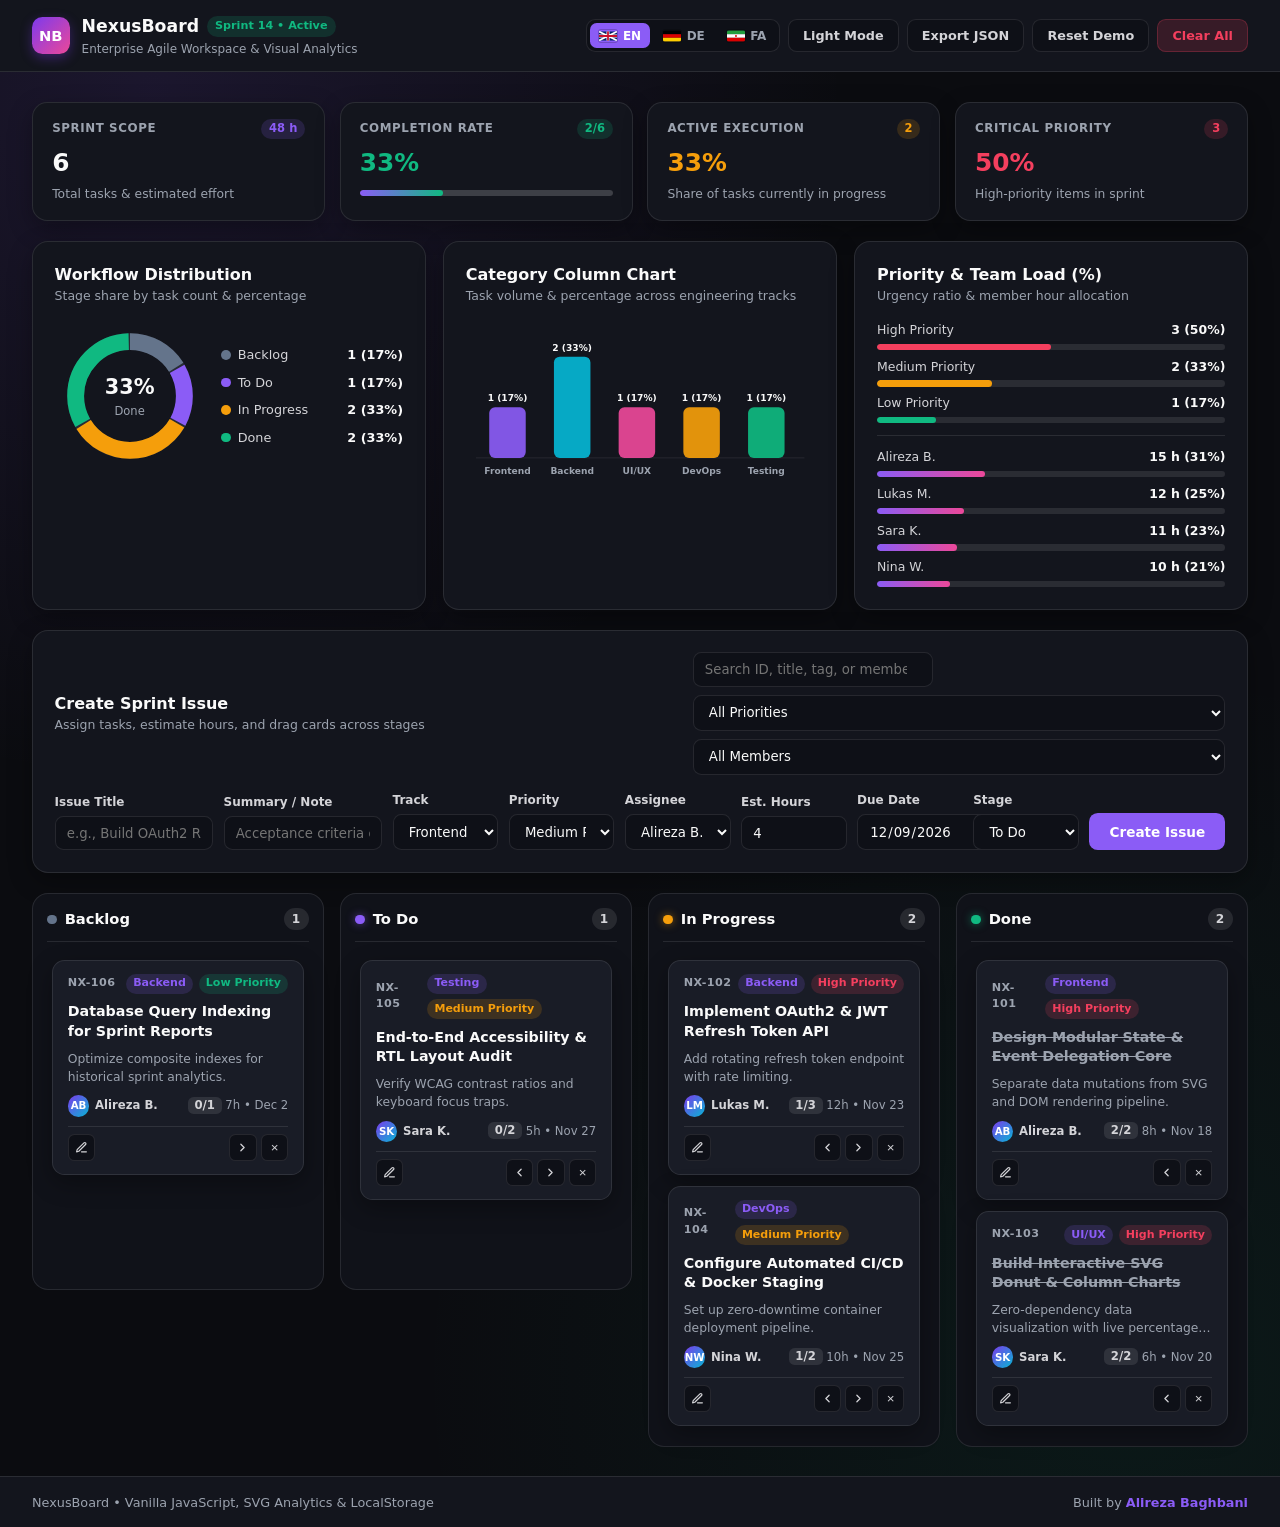
==== 02-kanban-task-board/index.html @ c404bd23 "Add project 02-kanban-task-board (NexusBoard) with SVG analytics and dark/light themes" ====
<!doctype html>
<html lang="en" dir="ltr" data-theme="dark">
  <head>
    <meta charset="UTF-8" />
    <meta name="viewport" content="width=device-width, initial-scale=1.0" />
    <meta name="author" content="Alireza Baghbani" />
    <meta
      name="description"
      content="NexusBoard is a trilingual (English, German, Persian) enterprise agile Kanban workspace featuring real-time SVG donut and bar analytics, subtask checklists, drag-and-drop workflow, and LocalStorage persistence."
    />
    <meta
      name="keywords"
      content="Kanban Board, Agile Sprint Dashboard, Task Management, Vanilla JavaScript, SVG Charts, Trilingual Web App, Alireza Baghbani, مدیریت پروژه, تخته کانبان"
    />
    <meta
      name="robots"
      content="index, follow, max-snippet:-1, max-image-preview:large"
    />
    <meta name="theme-color" content="#0b0c10" />

    <!-- Strict Content Security Policy -->
    <meta
      http-equiv="Content-Security-Policy"
      content="default-src 'self'; script-src 'self'; style-src 'self'; img-src 'self' data:; font-src 'self'; connect-src 'none'; object-src 'none'; base-uri 'self'; form-action 'self';"
    />
    <meta name="referrer" content="strict-origin-when-cross-origin" />

    <!-- Canonical & Multilingual Discovery -->
    <link
      rel="canonical"
      href="https://alirezabaghbanicode.github.io/js-practical-projects/02-kanban-task-board/"
    />
    <link
      rel="alternate"
      hreflang="en"
      href="https://alirezabaghbanicode.github.io/js-practical-projects/02-kanban-task-board/?lang=en"
    />
    <link
      rel="alternate"
      hreflang="de"
      href="https://alirezabaghbanicode.github.io/js-practical-projects/02-kanban-task-board/?lang=de"
    />
    <link
      rel="alternate"
      hreflang="fa"
      href="https://alirezabaghbanicode.github.io/js-practical-projects/02-kanban-task-board/?lang=fa"
    />
    <link
      rel="alternate"
      hreflang="x-default"
      href="https://alirezabaghbanicode.github.io/js-practical-projects/02-kanban-task-board/"
    />

    <!-- Open Graph / Social & AI Preview -->
    <meta property="og:type" content="website" />
    <meta property="og:site_name" content="NexusBoard by Alireza Baghbani" />
    <meta
      property="og:title"
      content="NexusBoard — Enterprise Agile Kanban & Sprint Analytics"
    />
    <meta
      property="og:description"
      content="Zero-dependency trilingual Kanban board with real-time SVG donut & bar charts, subtask checklists, dark/light themes, and drag-and-drop workflow."
    />
    <meta
      property="og:url"
      content="https://alirezabaghbanicode.github.io/js-practical-projects/02-kanban-task-board/"
    />

    <!-- Structured Data (JSON-LD) for Search Engines & AI Agents -->
    <script type="application/ld+json">
      {
        "@context": "https://schema.org",
        "@type": "WebApplication",
        "name": "NexusBoard — Enterprise Agile Kanban & Sprint Analytics",
        "url": "https://alirezabaghbanicode.github.io/js-practical-projects/02-kanban-task-board/",
        "applicationCategory": "BusinessApplication",
        "operatingSystem": "All",
        "browserRequirements": "Requires JavaScript and HTML5 LocalStorage",
        "inLanguage": ["en", "de", "fa"],
        "description": "A zero-dependency trilingual Kanban project management board featuring 4 workflow stages, SVG donut and bar charts, subtask checklists, and JSON export.",
        "author": {
          "@type": "Person",
          "name": "Alireza Baghbani",
          "url": "https://github.com/alirezabaghbanicode"
        },
        "offers": {
          "@type": "Offer",
          "price": "0",
          "priceCurrency": "USD"
        }
      }
    </script>

    <title>NexusBoard — Enterprise Agile Kanban &amp; Sprint Analytics</title>
    <link rel="stylesheet" href="styles.css?v=2" />
    <script src="app.js?v=2" defer></script>
  </head>
  <body>
    <header class="topbar">
      <div class="topbar-inner">
        <div class="brand">
          <span class="brand-logo" aria-hidden="true">NB</span>
          <div>
            <div class="brand-title-row">
              <span class="brand-name">NexusBoard</span>
              <span class="sprint-pill" data-i18n="sprintBadge"
                >Sprint 14 • Active</span
              >
            </div>
            <span class="brand-sub" data-i18n="brandSub"
              >Enterprise Agile Workspace &amp; Visual Analytics</span
            >
          </div>
        </div>

        <div class="topbar-actions">
          <div
            class="lang-switcher"
            role="group"
            aria-label="Language Switcher"
          >
            <button
              type="button"
              class="lang-btn active"
              data-lang="en"
              aria-pressed="true"
            >
              <svg
                class="flag-icon"
                viewBox="0 0 60 30"
                width="18"
                height="12"
                aria-hidden="true"
              >
                <rect width="60" height="30" fill="#012169" />
                <path
                  d="M0,0 L60,30 M60,0 L0,30"
                  stroke="#fff"
                  stroke-width="6"
                />
                <path d="M30,0 v30 M0,15 h60" stroke="#fff" stroke-width="10" />
                <path
                  d="M30,0 v30 M0,15 h60"
                  stroke="#C8102E"
                  stroke-width="6"
                />
              </svg>
              <span>EN</span>
            </button>

            <button
              type="button"
              class="lang-btn"
              data-lang="de"
              aria-pressed="false"
            >
              <svg
                class="flag-icon"
                viewBox="0 0 5 3"
                width="18"
                height="12"
                aria-hidden="true"
              >
                <rect width="5" height="1" y="0" fill="#000000" />
                <rect width="5" height="1" y="1" fill="#DD0000" />
                <rect width="5" height="1" y="2" fill="#FFCE00" />
              </svg>
              <span>DE</span>
            </button>

            <button
              type="button"
              class="lang-btn"
              data-lang="fa"
              aria-pressed="false"
            >
              <svg
                class="flag-icon"
                viewBox="0 0 60 36"
                width="18"
                height="12"
                aria-hidden="true"
              >
                <rect width="60" height="12" y="0" fill="#239F40" />
                <rect width="60" height="12" y="12" fill="#FFFFFF" />
                <rect width="60" height="12" y="24" fill="#DA0000" />
                <circle cx="30" cy="18" r="3.2" fill="#DA0000" />
              </svg>
              <span>FA</span>
            </button>
          </div>

          <button
            type="button"
            id="theme-toggle-btn"
            class="btn btn-ghost"
            aria-label="Toggle color theme"
          >
            <span id="theme-label" data-i18n="themeLight">Light Mode</span>
          </button>

          <button
            type="button"
            id="export-json-btn"
            class="btn btn-ghost"
            data-i18n="exportBtn"
          >
            Export JSON
          </button>

          <button
            type="button"
            id="seed-btn"
            class="btn btn-ghost"
            data-i18n="seedBtn"
          >
            Reset Demo
          </button>

          <button
            type="button"
            id="clear-btn"
            class="btn btn-danger-ghost"
            data-i18n="clearBtn"
          >
            Clear All
          </button>
        </div>
      </div>
    </header>

    <main class="app-shell">
      <h1 class="sr-only" data-i18n="pageH1">
        NexusBoard Enterprise Agile Kanban and Sprint Analytics Dashboard
      </h1>

      <!-- Top Percentage & Volume KPI Cards -->
      <section class="kpi-strip" aria-label="Sprint KPI Summary">
        <article class="kpi-card">
          <div class="kpi-top-row">
            <span class="kpi-label" data-i18n="kpiTotalLabel"
              >Sprint Scope</span
            >
            <span class="kpi-chip chip-violet" id="stat-hours-chip">0h</span>
          </div>
          <strong class="kpi-value" id="stat-total">0</strong>
          <span class="kpi-meta" data-i18n="kpiTotalMeta"
            >Total tasks &amp; estimated effort</span
          >
        </article>

        <article class="kpi-card">
          <div class="kpi-top-row">
            <span class="kpi-label" data-i18n="kpiCompletionLabel"
              >Completion Rate</span
            >
            <span class="kpi-chip chip-emerald" id="stat-done-count">0/0</span>
          </div>
          <strong class="kpi-value text-emerald" id="stat-rate">0%</strong>
          <progress
            id="sprint-progress-bar"
            class="sprint-progress"
            value="0"
            max="100"
          ></progress>
        </article>

        <article class="kpi-card">
          <div class="kpi-top-row">
            <span class="kpi-label" data-i18n="kpiActiveLabel"
              >Active Execution</span
            >
            <span class="kpi-chip chip-amber" id="stat-active-count">0</span>
          </div>
          <strong class="kpi-value text-amber" id="stat-active-pct">0%</strong>
          <span class="kpi-meta" data-i18n="kpiActiveMeta"
            >Share of tasks currently in progress</span
          >
        </article>

        <article class="kpi-card">
          <div class="kpi-top-row">
            <span class="kpi-label" data-i18n="kpiCriticalLabel"
              >Critical Priority</span
            >
            <span class="kpi-chip chip-rose" id="stat-high-count">0</span>
          </div>
          <strong class="kpi-value text-rose" id="stat-high-pct">0%</strong>
          <span class="kpi-meta" data-i18n="kpiCriticalMeta"
            >High-priority items in sprint</span
          >
        </article>
      </section>

      <!-- Visual Analytics Dashboard (Donut Chart + Vertical Bar Chart + Percentage Breakdown) -->
      <section class="analytics-grid" aria-label="Sprint Visual Analytics">
        <!-- 1. SVG Donut / Pie Chart -->
        <article class="panel chart-panel">
          <div class="panel-header">
            <h2 data-i18n="chartDonutTitle">Workflow Distribution</h2>
            <p data-i18n="chartDonutSub">
              Stage share by task count &amp; percentage
            </p>
          </div>
          <div class="donut-layout">
            <div class="donut-wrapper">
              <svg
                id="donut-svg"
                viewBox="0 0 160 160"
                width="160"
                height="160"
                role="img"
                aria-label="Workflow Distribution Donut Chart"
              ></svg>
              <div class="donut-center">
                <strong id="donut-center-pct">0%</strong>
                <span data-i18n="donutCenterLabel">Done</span>
              </div>
            </div>
            <ul id="donut-legend" class="chart-legend"></ul>
          </div>
        </article>

        <!-- 2. SVG Vertical Column / Bar Chart -->
        <article class="panel chart-panel">
          <div class="panel-header">
            <h2 data-i18n="chartBarTitle">Category Column Chart</h2>
            <p data-i18n="chartBarSub">
              Task volume &amp; percentage across engineering tracks
            </p>
          </div>
          <div class="bar-chart-wrapper">
            <svg
              id="bar-chart-svg"
              viewBox="0 0 420 205"
              role="img"
              aria-label="Category Column Bar Chart"
            ></svg>
          </div>
        </article>

        <!-- 3. Priority & Team Workload Percentage Bars -->
        <article class="panel chart-panel">
          <div class="panel-header">
            <h2 data-i18n="chartPctTitle">Priority &amp; Team Load (%)</h2>
            <p data-i18n="chartPctSub">
              Urgency ratio &amp; member hour allocation
            </p>
          </div>
          <div class="pct-stack">
            <div id="priority-bars" class="metric-group"></div>
            <div class="divider-line"></div>
            <div id="workload-bars" class="metric-group"></div>
          </div>
        </article>
      </section>

      <!-- Task Composer & Multi-Filter Toolbar -->
      <section class="panel composer-panel" aria-labelledby="composer-heading">
        <div class="composer-top">
          <div>
            <h2 id="composer-heading" data-i18n="composerHeading">
              Create Sprint Issue
            </h2>
            <p data-i18n="composerSub">
              Assign tasks, estimate hours, and drag cards across stages
            </p>
          </div>

          <div class="filter-controls">
            <input
              type="search"
              id="search-input"
              placeholder="Search ID, title, tag, or member..."
              data-i18n-placeholder="searchPlaceholder"
              maxlength="60"
              aria-label="Search tasks"
            />
            <select id="filter-priority" aria-label="Filter by priority">
              <option value="all" data-i18n="filterAllPriorities">
                All Priorities
              </option>
              <option value="high" data-i18n="priorityHigh">
                High Priority
              </option>
              <option value="medium" data-i18n="priorityMedium">
                Medium Priority
              </option>
              <option value="low" data-i18n="priorityLow">Low Priority</option>
            </select>
            <select id="filter-assignee" aria-label="Filter by assignee">
              <option value="all" data-i18n="filterAllMembers">
                All Members
              </option>
              <option value="Alireza B.">Alireza B.</option>
              <option value="Sara K.">Sara K.</option>
              <option value="Lukas M.">Lukas M.</option>
              <option value="Nina W.">Nina W.</option>
            </select>
          </div>
        </div>

        <form id="task-form" class="task-form" autocomplete="off">
          <div class="field field-title">
            <label for="task-title" data-i18n="labelTitle">Issue Title</label>
            <input
              type="text"
              id="task-title"
              placeholder="e.g., Build OAuth2 Refresh Token Interceptor"
              data-i18n-placeholder="placeholderTitle"
              maxlength="80"
              required
            />
          </div>

          <div class="field field-desc">
            <label for="task-desc" data-i18n="labelDesc">Summary / Note</label>
            <input
              type="text"
              id="task-desc"
              placeholder="Acceptance criteria or technical note..."
              data-i18n-placeholder="placeholderDesc"
              maxlength="120"
            />
          </div>

          <div class="field">
            <label for="task-tag" data-i18n="labelTag">Track</label>
            <select id="task-tag">
              <option value="Frontend">Frontend</option>
              <option value="Backend">Backend</option>
              <option value="UI/UX">UI/UX</option>
              <option value="DevOps">DevOps</option>
              <option value="Testing">Testing</option>
            </select>
          </div>

          <div class="field">
            <label for="task-priority" data-i18n="labelPriority"
              >Priority</label
            >
            <select id="task-priority">
              <option value="high" data-i18n="priorityHigh">
                High Priority
              </option>
              <option value="medium" selected data-i18n="priorityMedium">
                Medium Priority
              </option>
              <option value="low" data-i18n="priorityLow">Low Priority</option>
            </select>
          </div>

          <div class="field">
            <label for="task-assignee" data-i18n="labelAssignee"
              >Assignee</label
            >
            <select id="task-assignee">
              <option value="Alireza B.">Alireza B.</option>
              <option value="Sara K.">Sara K.</option>
              <option value="Lukas M.">Lukas M.</option>
              <option value="Nina W.">Nina W.</option>
            </select>
          </div>

          <div class="field field-small">
            <label for="task-hours" data-i18n="labelHours">Est. Hours</label>
            <input
              type="number"
              id="task-hours"
              min="1"
              max="200"
              value="4"
              required
            />
          </div>

          <div class="field">
            <label for="task-due" data-i18n="labelDue">Due Date</label>
            <input type="date" id="task-due" required />
          </div>

          <div class="field">
            <label for="task-status" data-i18n="labelStage">Stage</label>
            <select id="task-status">
              <option value="backlog" data-i18n="colBacklog">Backlog</option>
              <option value="todo" selected data-i18n="colTodo">To Do</option>
              <option value="in-progress" data-i18n="colProgress">
                In Progress
              </option>
              <option value="done" data-i18n="colDone">Done</option>
            </select>
          </div>

          <button type="submit" class="btn btn-primary" data-i18n="submitBtn">
            Create Issue
          </button>
        </form>
      </section>

      <!-- Four-Column Enterprise Kanban Board -->
      <section class="board-grid" aria-label="Kanban Workflow Columns">
        <!-- Column 1: Backlog -->
        <article class="board-column">
          <header class="column-header">
            <div class="column-title-group">
              <span class="status-dot dot-backlog" aria-hidden="true"></span>
              <h2 data-i18n="colBacklog">Backlog</h2>
            </div>
            <span class="column-count" id="count-backlog">0</span>
          </header>
          <ul
            class="column-dropzone"
            id="list-backlog"
            data-status="backlog"
            aria-label="Backlog Tasks"
          ></ul>
        </article>

        <!-- Column 2: To Do -->
        <article class="board-column">
          <header class="column-header">
            <div class="column-title-group">
              <span class="status-dot dot-todo" aria-hidden="true"></span>
              <h2 data-i18n="colTodo">To Do</h2>
            </div>
            <span class="column-count" id="count-todo">0</span>
          </header>
          <ul
            class="column-dropzone"
            id="list-todo"
            data-status="todo"
            aria-label="To Do Tasks"
          ></ul>
        </article>

        <!-- Column 3: In Progress -->
        <article class="board-column">
          <header class="column-header">
            <div class="column-title-group">
              <span class="status-dot dot-progress" aria-hidden="true"></span>
              <h2 data-i18n="colProgress">In Progress</h2>
            </div>
            <span class="column-count" id="count-in-progress">0</span>
          </header>
          <ul
            class="column-dropzone"
            id="list-in-progress"
            data-status="in-progress"
            aria-label="In Progress Tasks"
          ></ul>
        </article>

        <!-- Column 4: Done -->
        <article class="board-column col-done">
          <header class="column-header">
            <div class="column-title-group">
              <span class="status-dot dot-done" aria-hidden="true"></span>
              <h2 data-i18n="colDone">Done</h2>
            </div>
            <span class="column-count" id="count-done">0</span>
          </header>
          <ul
            class="column-dropzone"
            id="list-done"
            data-status="done"
            aria-label="Completed Tasks"
          ></ul>
        </article>
      </section>
    </main>

    <!-- Task Inspection, Edit & Subtask Checklist Modal -->
    <dialog id="task-modal" class="task-modal" aria-labelledby="modal-heading">
      <div class="modal-card">
        <header class="modal-header">
          <div>
            <span class="ticket-code" id="modal-ticket-code">NX-101</span>
            <h2 id="modal-heading" data-i18n="modalHeading">
              Issue Details &amp; Checklist
            </h2>
          </div>
          <button
            type="button"
            id="modal-close-btn"
            class="icon-btn"
            aria-label="Close modal"
          >
            &times;
          </button>
        </header>

        <form id="edit-form" class="modal-body" autocomplete="off">
          <input type="hidden" id="edit-task-id" />

          <div class="field">
            <label for="edit-title" data-i18n="labelTitle">Issue Title</label>
            <input type="text" id="edit-title" maxlength="80" required />
          </div>

          <div class="field">
            <label for="edit-desc" data-i18n="labelDesc">Summary / Note</label>
            <textarea id="edit-desc" rows="2" maxlength="180"></textarea>
          </div>

          <div class="modal-grid">
            <div class="field">
              <label for="edit-tag" data-i18n="labelTag">Track</label>
              <select id="edit-tag">
                <option value="Frontend">Frontend</option>
                <option value="Backend">Backend</option>
                <option value="UI/UX">UI/UX</option>
                <option value="DevOps">DevOps</option>
                <option value="Testing">Testing</option>
              </select>
            </div>

            <div class="field">
              <label for="edit-priority" data-i18n="labelPriority"
                >Priority</label
              >
              <select id="edit-priority">
                <option value="high" data-i18n="priorityHigh">
                  High Priority
                </option>
                <option value="medium" data-i18n="priorityMedium">
                  Medium Priority
                </option>
                <option value="low" data-i18n="priorityLow">
                  Low Priority
                </option>
              </select>
            </div>

            <div class="field">
              <label for="edit-status" data-i18n="labelStage">Stage</label>
              <select id="edit-status">
                <option value="backlog" data-i18n="colBacklog">Backlog</option>
                <option value="todo" data-i18n="colTodo">To Do</option>
                <option value="in-progress" data-i18n="colProgress">
                  In Progress
                </option>
                <option value="done" data-i18n="colDone">Done</option>
              </select>
            </div>

            <div class="field">
              <label for="edit-assignee" data-i18n="labelAssignee"
                >Assignee</label
              >
              <select id="edit-assignee">
                <option value="Alireza B.">Alireza B.</option>
                <option value="Sara K.">Sara K.</option>
                <option value="Lukas M.">Lukas M.</option>
                <option value="Nina W.">Nina W.</option>
              </select>
            </div>

            <div class="field">
              <label for="edit-hours" data-i18n="labelHours">Est. Hours</label>
              <input type="number" id="edit-hours" min="1" max="200" required />
            </div>

            <div class="field">
              <label for="edit-due" data-i18n="labelDue">Due Date</label>
              <input type="date" id="edit-due" required />
            </div>
          </div>

          <!-- Subtasks Section -->
          <div class="subtask-box">
            <div class="subtask-header">
              <span data-i18n="subtasksHeading">Action Checklist</span>
              <span id="modal-subtask-pct" class="kpi-chip chip-violet"
                >0%</span
              >
            </div>
            <ul id="subtask-list" class="subtask-list"></ul>
            <div class="subtask-add-row">
              <input
                type="text"
                id="new-subtask-input"
                placeholder="Add checklist step..."
                data-i18n-placeholder="subtaskPlaceholder"
                maxlength="70"
              />
              <button
                type="button"
                id="add-subtask-btn"
                class="btn btn-ghost"
                data-i18n="addStepBtn"
              >
                + Add
              </button>
            </div>
          </div>

          <div class="modal-footer">
            <button type="submit" class="btn btn-primary" data-i18n="saveBtn">
              Save Changes
            </button>
          </div>
        </form>
      </div>
    </dialog>

    <footer class="site-footer">
      <div class="footer-inner">
        <span data-i18n="footerTech"
          >NexusBoard • Vanilla JavaScript, SVG Analytics &amp;
          LocalStorage</span
        >
        <span>
          <span data-i18n="footerBuiltBy">Built by</span>
          <a
            href="https://github.com/alirezabaghbanicode/js-practical-projects"
            target="_blank"
            rel="noopener noreferrer"
            >Alireza Baghbani</a
          >
        </span>
      </div>
    </footer>
  </body>
</html>
---- 02-kanban-task-board/styles.css ----
:root,
html[data-theme="dark"] {
  --bg-canvas: #0b0c10;
  --surface-card: #13151d;
  --surface-column: #101219;
  --surface-task: #191c26;
  --surface-task-hover: #212533;
  --surface-input: #0e1017;
  --border-subtle: rgba(161, 161, 170, 0.16);
  --border-strong: rgba(161, 161, 170, 0.32);

  --text-primary: #fafafa;
  --text-secondary: #d4d4d8;
  --text-muted: #9ca3af;

  --brand-violet: #8b5cf6;
  --brand-violet-hover: #7c3aed;
  --brand-violet-soft: rgba(139, 92, 246, 0.16);
  --emerald: #10b981;
  --emerald-soft: rgba(16, 185, 129, 0.16);
  --amber: #f59e0b;
  --amber-soft: rgba(245, 158, 11, 0.16);
  --rose: #f43f5e;
  --rose-soft: rgba(244, 63, 94, 0.16);
  --slate-dot: #64748b;
  --shadow-card: 0 8px 24px rgba(0, 0, 0, 0.32);
}

html[data-theme="light"] {
  --bg-canvas: #f3f4f8;
  --surface-card: #ffffff;
  --surface-column: #ebedf5;
  --surface-task: #ffffff;
  --surface-task-hover: #f8f9fc;
  --surface-input: #f8fafc;
  --border-subtle: rgba(15, 23, 42, 0.1);
  --border-strong: rgba(15, 23, 42, 0.22);

  --text-primary: #0f172a;
  --text-secondary: #334155;
  --text-muted: #64748b;

  --brand-violet: #7c3aed;
  --brand-violet-hover: #6d28d9;
  --brand-violet-soft: rgba(124, 58, 237, 0.11);
  --emerald: #059669;
  --emerald-soft: rgba(5, 150, 105, 0.12);
  --amber: #d97706;
  --amber-soft: rgba(217, 119, 6, 0.12);
  --rose: #e11d48;
  --rose-soft: rgba(225, 29, 72, 0.11);
  --slate-dot: #64748b;
  --shadow-card: 0 4px 16px rgba(15, 23, 42, 0.06);
}

*,
*::before,
*::after {
  box-sizing: border-box;
  margin: 0;
  padding: 0;
}

.sr-only {
  position: absolute;
  width: 1px;
  height: 1px;
  overflow: hidden;
  clip: rect(0 0 0 0);
  white-space: nowrap;
}

body {
  min-height: 100dvh;
  display: flex;
  flex-direction: column;
  font-family:
    system-ui,
    -apple-system,
    "Segoe UI",
    Roboto,
    Helvetica,
    Arial,
    sans-serif;
  color: var(--text-secondary);
  background-color: var(--bg-canvas);
  background-image:
    radial-gradient(circle at 12% 6%,
      rgba(139, 92, 246, 0.13),
      transparent 38%),
    radial-gradient(circle at 88% 90%,
      rgba(16, 185, 129, 0.08),
      transparent 40%);
  line-height: 1.5;
  transition:
    background-color 0.25s ease,
    color 0.25s ease;
}

/* Topbar */
.topbar {
  background: var(--surface-card);
  border-bottom: 1px solid var(--border-subtle);
  position: sticky;
  top: 0;
  z-index: 25;
}

.topbar-inner {
  width: min(100%, 88rem);
  margin-inline: auto;
  padding: 0.85rem clamp(1rem, 2.5vw, 2rem);
  display: flex;
  flex-wrap: wrap;
  justify-content: space-between;
  align-items: center;
  gap: 0.75rem;
}

.brand {
  display: flex;
  align-items: center;
  gap: 0.75rem;
}

.brand-logo {
  width: 2.35rem;
  height: 2.35rem;
  border-radius: 0.65rem;
  display: grid;
  place-items: center;
  font-weight: 800;
  font-size: 0.92rem;
  color: #ffffff;
  background: linear-gradient(135deg, #7c3aed, #ec4899);
  box-shadow: 0 4px 12px rgba(124, 58, 237, 0.35);
}

.brand-title-row {
  display: flex;
  align-items: center;
  gap: 0.5rem;
}

.brand-name {
  font-size: 1.08rem;
  font-weight: 800;
  color: var(--text-primary);
}

.sprint-pill {
  font-size: 0.7rem;
  font-weight: 700;
  padding: 0.12rem 0.5rem;
  border-radius: 999px;
  background: var(--emerald-soft);
  color: var(--emerald);
}

.brand-sub {
  display: block;
  font-size: 0.75rem;
  color: var(--text-muted);
}

.topbar-actions {
  display: flex;
  flex-wrap: wrap;
  align-items: center;
  gap: 0.5rem;
}

/* Language Switcher */
.lang-switcher {
  display: inline-flex;
  padding: 0.2rem;
  background: var(--surface-input);
  border: 1px solid var(--border-subtle);
  border-radius: 0.58rem;
  gap: 0.2rem;
}

.lang-btn {
  display: inline-flex;
  align-items: center;
  gap: 0.36rem;
  padding: 0.32rem 0.58rem;
  border: none;
  border-radius: 0.42rem;
  background: transparent;
  color: var(--text-muted);
  font-size: 0.75rem;
  font-weight: 700;
  font-family: inherit;
  cursor: pointer;
  transition: all 0.2s ease;
}

.lang-btn:hover {
  color: var(--text-primary);
}

.lang-btn.active {
  background: var(--brand-violet);
  color: #ffffff;
}

.flag-icon {
  display: block;
  border-radius: 2px;
  box-shadow: 0 0 0 1px rgba(0, 0, 0, 0.2);
}

/* Buttons */
.btn {
  padding: 0.48rem 0.88rem;
  border-radius: 0.55rem;
  font-size: 0.8rem;
  font-weight: 600;
  font-family: inherit;
  cursor: pointer;
  border: 1px solid transparent;
  transition: all 0.18s ease;
}

.btn:active {
  transform: scale(0.98);
}

.btn-primary {
  padding: 0.6rem 1.2rem;
  font-size: 0.85rem;
  color: #ffffff;
  background: var(--brand-violet);
  white-space: nowrap;
}

.btn-primary:hover {
  background: var(--brand-violet-hover);
}

.btn-ghost {
  color: var(--text-secondary);
  background: var(--surface-input);
  border-color: var(--border-subtle);
}

.btn-ghost:hover {
  border-color: var(--border-strong);
  color: var(--text-primary);
}

.btn-danger-ghost {
  color: var(--rose);
  background: var(--rose-soft);
  border-color: rgba(244, 63, 94, 0.25);
}

.btn-danger-ghost:hover {
  filter: brightness(1.08);
}

/* Main Shell */
.app-shell {
  flex: 1;
  width: min(100%, 88rem);
  margin-inline: auto;
  padding: clamp(1.15rem, 2.5vw, 1.85rem) clamp(1rem, 2.5vw, 2rem);
  display: grid;
  gap: 1.25rem;
}

/* KPI Strip */
.kpi-strip {
  display: grid;
  grid-template-columns: repeat(auto-fit, minmax(min(100%, 14.5rem), 1fr));
  gap: 0.9rem;
}

.kpi-card {
  padding: 1rem 1.2rem;
  background: var(--surface-card);
  border: 1px solid var(--border-subtle);
  border-radius: 0.95rem;
  box-shadow: var(--shadow-card);
  display: flex;
  flex-direction: column;
  gap: 0.28rem;
}

.kpi-top-row {
  display: flex;
  justify-content: space-between;
  align-items: center;
  gap: 0.5rem;
}

.kpi-label {
  font-size: 0.74rem;
  font-weight: 700;
  text-transform: uppercase;
  letter-spacing: 0.05em;
  color: var(--text-muted);
}

.kpi-chip {
  font-size: 0.72rem;
  font-weight: 700;
  padding: 0.1rem 0.48rem;
  border-radius: 999px;
}

.chip-violet {
  background: var(--brand-violet-soft);
  color: var(--brand-violet);
}

.chip-emerald {
  background: var(--emerald-soft);
  color: var(--emerald);
}

.chip-amber {
  background: var(--amber-soft);
  color: var(--amber);
}

.chip-rose {
  background: var(--rose-soft);
  color: var(--rose);
}

.kpi-value {
  font-size: 1.55rem;
  font-weight: 800;
  font-variant-numeric: tabular-nums;
  color: var(--text-primary);
}

.text-emerald {
  color: var(--emerald);
}

.text-amber {
  color: var(--amber);
}

.text-rose {
  color: var(--rose);
}

.kpi-meta {
  font-size: 0.77rem;
  color: var(--text-muted);
}

.sprint-progress {
  width: 100%;
  height: 0.42rem;
  margin-top: 0.28rem;
  border: none;
  border-radius: 999px;
  overflow: hidden;
  background-color: var(--border-subtle);
}

.sprint-progress::-webkit-progress-bar {
  background-color: var(--border-subtle);
  border-radius: 999px;
}

.sprint-progress::-webkit-progress-value {
  background: linear-gradient(90deg, var(--brand-violet), var(--emerald));
  border-radius: 999px;
}

.sprint-progress::-moz-progress-bar {
  background: linear-gradient(90deg, var(--brand-violet), var(--emerald));
  border-radius: 999px;
}

/* Visual Analytics Section */
.analytics-grid {
  display: grid;
  grid-template-columns: repeat(3, minmax(0, 1fr));
  gap: 1.1rem;
}

.panel {
  padding: clamp(1rem, 2vw, 1.35rem);
  background: var(--surface-card);
  border: 1px solid var(--border-subtle);
  border-radius: 1rem;
  box-shadow: var(--shadow-card);
}

.panel-header {
  margin-bottom: 0.95rem;
}

.panel-header h2,
.composer-top h2 {
  font-size: 1rem;
  font-weight: 700;
  color: var(--text-primary);
}

.panel-header p,
.composer-top p {
  font-size: 0.78rem;
  color: var(--text-muted);
}

/* Donut Chart */
.donut-layout {
  display: flex;
  align-items: center;
  justify-content: space-between;
  gap: 1rem;
}

.donut-wrapper {
  position: relative;
  width: 150px;
  height: 150px;
  flex-shrink: 0;
  display: grid;
  place-items: center;
}

.donut-wrapper svg {
  width: 100%;
  height: 100%;
  transform: rotate(-90deg);
}

.donut-center {
  position: absolute;
  inset: 0;
  display: flex;
  flex-direction: column;
  align-items: center;
  justify-content: center;
  pointer-events: none;
}

.donut-center strong {
  font-size: 1.3rem;
  font-weight: 800;
  color: var(--text-primary);
}

.donut-center span {
  font-size: 0.72rem;
  color: var(--text-muted);
}

.chart-legend {
  list-style: none;
  flex: 1;
  display: grid;
  gap: 0.52rem;
}

.legend-item {
  display: flex;
  justify-content: space-between;
  align-items: center;
  font-size: 0.8rem;
  gap: 0.4rem;
}

.legend-left {
  display: flex;
  align-items: center;
  gap: 0.45rem;
  color: var(--text-secondary);
}

.legend-swatch {
  width: 0.62rem;
  height: 0.62rem;
  border-radius: 50%;
  flex-shrink: 0;
}

.swatch-backlog {
  background: #64748b;
}

.swatch-todo {
  background: #8b5cf6;
}

.swatch-progress {
  background: #f59e0b;
}

.swatch-done {
  background: #10b981;
}

.legend-val {
  font-weight: 700;
  font-variant-numeric: tabular-nums;
  color: var(--text-primary);
}

/* Vertical Bar Chart */
.bar-chart-wrapper {
  width: 100%;
  overflow: hidden;
}

.bar-chart-wrapper svg {
  width: 100%;
  height: auto;
  display: block;
}

.bar-axis-line {
  stroke: var(--border-subtle);
  stroke-width: 1;
}

.bar-label-top {
  fill: var(--text-primary);
  font-size: 11px;
  font-weight: 700;
}

.bar-label-bottom {
  fill: var(--text-muted);
  font-size: 11px;
  font-weight: 600;
}

/* Priority & Workload Percentage Bars */
.pct-stack {
  display: grid;
  gap: 0.75rem;
}

.metric-group {
  display: grid;
  gap: 0.48rem;
}

.divider-line {
  height: 1px;
  background: var(--border-subtle);
}

.pct-row {
  display: grid;
  gap: 0.24rem;
}

.pct-row-meta {
  display: flex;
  justify-content: space-between;
  font-size: 0.78rem;
}

.pct-row-meta span {
  color: var(--text-secondary);
}

.pct-row-meta strong {
  color: var(--text-primary);
  font-variant-numeric: tabular-nums;
}

.pct-track {
  height: 0.4rem;
  border-radius: 999px;
  background: var(--border-subtle);
  overflow: hidden;
}

.pct-fill {
  height: 100%;
  border-radius: 999px;
  transition: width 0.3s ease;
}

.fill-high {
  background: var(--rose);
}

.fill-medium {
  background: var(--amber);
}

.fill-low {
  background: var(--emerald);
}

.fill-member {
  background: linear-gradient(90deg, var(--brand-violet), #ec4899);
}

/* Composer Form */
.composer-top {
  display: flex;
  flex-wrap: wrap;
  justify-content: space-between;
  align-items: center;
  gap: 0.85rem;
  margin-bottom: 1rem;
}

.filter-controls {
  display: flex;
  flex-wrap: wrap;
  gap: 0.5rem;
}

.filter-controls input[type="search"] {
  width: 15rem;
}

.task-form {
  display: grid;
  grid-template-columns: 1.5fr 1.5fr repeat(6, minmax(0, 1fr)) auto;
  align-items: end;
  gap: 0.65rem;
}

.field {
  display: grid;
  gap: 0.3rem;
}

.field label {
  font-size: 0.75rem;
  font-weight: 600;
  color: var(--text-secondary);
}

input[type="text"],
input[type="number"],
input[type="date"],
input[type="search"],
select,
textarea {
  width: 100%;
  padding: 0.54rem 0.7rem;
  border-radius: 0.52rem;
  font-size: 0.83rem;
  font-family: inherit;
  color: var(--text-primary);
  background: var(--surface-input);
  border: 1px solid var(--border-subtle);
  outline: none;
  transition: border-color 0.2s ease;
}

input:focus,
select:focus,
textarea:focus {
  border-color: var(--brand-violet);
}

/* Four-Column Kanban Board */
.board-grid {
  display: grid;
  grid-template-columns: repeat(4, minmax(0, 1fr));
  gap: 1rem;
  align-items: start;
}

.board-column {
  background: var(--surface-column);
  border: 1px solid var(--border-subtle);
  border-radius: 1rem;
  padding: 0.9rem;
  display: flex;
  flex-direction: column;
  gap: 0.8rem;
}

.column-header {
  display: flex;
  justify-content: space-between;
  align-items: center;
  padding-bottom: 0.65rem;
  border-bottom: 1px solid var(--border-subtle);
}

.column-title-group {
  display: flex;
  align-items: center;
  gap: 0.5rem;
}

.column-title-group h2 {
  font-size: 0.92rem;
  font-weight: 700;
  color: var(--text-primary);
}

.status-dot {
  width: 0.58rem;
  height: 0.58rem;
  border-radius: 50%;
}

.dot-backlog {
  background: var(--slate-dot);
}

.dot-todo {
  background: var(--brand-violet);
  box-shadow: 0 0 8px rgba(139, 92, 246, 0.55);
}

.dot-progress {
  background: var(--amber);
  box-shadow: 0 0 8px rgba(245, 158, 11, 0.55);
}

.dot-done {
  background: var(--emerald);
  box-shadow: 0 0 8px rgba(16, 185, 129, 0.55);
}

.column-count {
  font-size: 0.76rem;
  font-weight: 700;
  color: var(--text-secondary);
  background: var(--border-subtle);
  padding: 0.12rem 0.52rem;
  border-radius: 999px;
}

.column-dropzone {
  list-style: none;
  min-height: 20rem;
  display: flex;
  flex-direction: column;
  gap: 0.65rem;
  padding: 0.25rem;
  border-radius: 0.72rem;
  border: 1.5px dashed transparent;
  transition: all 0.2s ease;
}

.column-dropzone.is-drag-over {
  background: var(--brand-violet-soft);
  border-color: var(--brand-violet);
}

/* Enterprise Task Cards */
.task-card {
  background: var(--surface-task);
  border: 1px solid var(--border-subtle);
  border-radius: 0.78rem;
  padding: 0.82rem 0.9rem;
  box-shadow: var(--shadow-card);
  display: grid;
  gap: 0.55rem;
  cursor: grab;
  transition:
    transform 0.15s ease,
    border-color 0.2s ease,
    background-color 0.2s ease;
}

.task-card:hover {
  background: var(--surface-task-hover);
  border-color: var(--border-strong);
}

.task-card:active {
  cursor: grabbing;
}

.task-card.is-dragging {
  opacity: 0.45;
  transform: scale(0.98);
}

.task-card-top {
  display: flex;
  justify-content: space-between;
  align-items: center;
  gap: 0.4rem;
}

.ticket-code {
  font-size: 0.7rem;
  font-weight: 800;
  letter-spacing: 0.04em;
  color: var(--text-muted);
}

.task-badges {
  display: flex;
  flex-wrap: wrap;
  gap: 0.35rem;
}

.tag-badge {
  font-size: 0.69rem;
  font-weight: 700;
  padding: 0.1rem 0.45rem;
  border-radius: 999px;
  background: var(--brand-violet-soft);
  color: var(--brand-violet);
}

.priority-badge {
  font-size: 0.69rem;
  font-weight: 700;
  padding: 0.1rem 0.45rem;
  border-radius: 999px;
}

.priority-high {
  background: var(--rose-soft);
  color: var(--rose);
}

.priority-medium {
  background: var(--amber-soft);
  color: var(--amber);
}

.priority-low {
  background: var(--emerald-soft);
  color: var(--emerald);
}

.task-title {
  font-size: 0.89rem;
  font-weight: 700;
  color: var(--text-primary);
  line-height: 1.35;
}

.col-done .task-title {
  text-decoration: line-through;
  color: var(--text-muted);
}

.task-desc-snippet {
  font-size: 0.77rem;
  color: var(--text-muted);
  display: -webkit-box;
  -webkit-line-clamp: 2;
  -webkit-box-orient: vertical;
  overflow: hidden;
}

.task-meta-strip {
  display: flex;
  flex-wrap: wrap;
  align-items: center;
  justify-content: space-between;
  gap: 0.4rem;
  font-size: 0.73rem;
  color: var(--text-muted);
}

.assignee-pill {
  display: inline-flex;
  align-items: center;
  gap: 0.35rem;
  font-weight: 600;
  color: var(--text-secondary);
}

.avatar-circle {
  width: 1.35rem;
  height: 1.35rem;
  border-radius: 50%;
  background: linear-gradient(135deg, #7c3aed, #06b6d4);
  color: #ffffff;
  font-size: 0.64rem;
  font-weight: 800;
  display: grid;
  place-items: center;
}

.subtask-chip {
  font-weight: 700;
  padding: 0.08rem 0.42rem;
  border-radius: 0.35rem;
  background: var(--border-subtle);
  color: var(--text-secondary);
}

.task-card-footer {
  display: flex;
  justify-content: space-between;
  align-items: center;
  padding-top: 0.45rem;
  border-top: 1px solid var(--border-subtle);
}

.card-actions {
  display: inline-flex;
  align-items: center;
  gap: 0.28rem;
}

.icon-btn {
  width: 1.7rem;
  height: 1.7rem;
  border-radius: 0.4rem;
  border: 1px solid var(--border-subtle);
  background: var(--surface-input);
  color: var(--text-secondary);
  cursor: pointer;
  display: grid;
  place-items: center;
  transition: all 0.18s ease;
}

.icon-btn:hover {
  border-color: var(--brand-violet);
  color: var(--brand-violet);
}

.icon-btn-delete:hover {
  border-color: var(--rose);
  color: var(--rose);
  background: var(--rose-soft);
}

.empty-column {
  text-align: center;
  padding: 2.2rem 0.7rem;
  border: 1px dashed var(--border-subtle);
  border-radius: 0.72rem;
  font-size: 0.78rem;
  color: var(--text-muted);
}

/* Task Details Modal */
.task-modal {
  margin: auto;
  padding: 0;
  border: 1px solid var(--border-strong);
  border-radius: 1rem;
  background: var(--surface-card);
  color: var(--text-secondary);
  width: min(94vw, 36rem);
  box-shadow: 0 24px 48px rgba(0, 0, 0, 0.45);
}

.task-modal::backdrop {
  background: rgba(0, 0, 0, 0.65);
  backdrop-filter: blur(4px);
}

.modal-header {
  padding: 1rem 1.25rem;
  border-bottom: 1px solid var(--border-subtle);
  display: flex;
  justify-content: space-between;
  align-items: center;
}

.modal-header h2 {
  font-size: 1.02rem;
  color: var(--text-primary);
}

.modal-body {
  padding: 1.15rem 1.25rem;
  display: grid;
  gap: 0.85rem;
}

.modal-grid {
  display: grid;
  grid-template-columns: repeat(2, minmax(0, 1fr));
  gap: 0.75rem;
}

.subtask-box {
  padding: 0.85rem;
  border-radius: 0.75rem;
  background: var(--surface-input);
  border: 1px solid var(--border-subtle);
  display: grid;
  gap: 0.65rem;
}

.subtask-header {
  display: flex;
  justify-content: space-between;
  align-items: center;
  font-size: 0.82rem;
  font-weight: 700;
  color: var(--text-primary);
}

.subtask-list {
  list-style: none;
  display: grid;
  gap: 0.42rem;
}

.subtask-item {
  display: flex;
  align-items: center;
  gap: 0.5rem;
  font-size: 0.82rem;
}

.subtask-item input[type="checkbox"] {
  accent-color: var(--brand-violet);
  width: 1rem;
  height: 1rem;
  cursor: pointer;
}

.subtask-item.is-checked span {
  text-decoration: line-through;
  color: var(--text-muted);
}

.subtask-add-row {
  display: flex;
  gap: 0.45rem;
}

.modal-footer {
  display: flex;
  justify-content: flex-end;
  padding-top: 0.35rem;
}

/* RTL Support */
html[dir="rtl"] body {
  font-family:
    "Vazirmatn",
    "IRANSans",
    "Segoe UI",
    Tahoma,
    system-ui,
    sans-serif;
}

html[dir="rtl"] .icon-flip {
  transform: scaleX(-1);
}

/* Footer */
.site-footer {
  border-top: 1px solid var(--border-subtle);
  background: var(--surface-card);
  margin-top: auto;
}

.footer-inner {
  width: min(100%, 88rem);
  margin-inline: auto;
  padding: 0.95rem clamp(1rem, 2.5vw, 2rem);
  display: flex;
  flex-wrap: wrap;
  justify-content: space-between;
  gap: 0.5rem;
  font-size: 0.8rem;
  color: var(--text-muted);
}

.footer-inner a {
  color: var(--brand-violet);
  font-weight: 700;
  text-decoration: none;
}

.footer-inner a:hover {
  text-decoration: underline;
}

/* Responsive Breakpoints */
@media (max-width: 1200px) {
  .analytics-grid {
    grid-template-columns: 1fr;
  }

  .task-form {
    grid-template-columns: repeat(2, minmax(0, 1fr));
  }

  .board-grid {
    grid-template-columns: repeat(2, minmax(0, 1fr));
  }
}

@media (max-width: 640px) {

  .task-form,
  .board-grid,
  .modal-grid {
    grid-template-columns: 1fr;
  }

  .filter-controls,
  .filter-controls input[type="search"],
  .filter-controls select {
    width: 100%;
  }

  .donut-layout {
    flex-direction: column;
  }
}
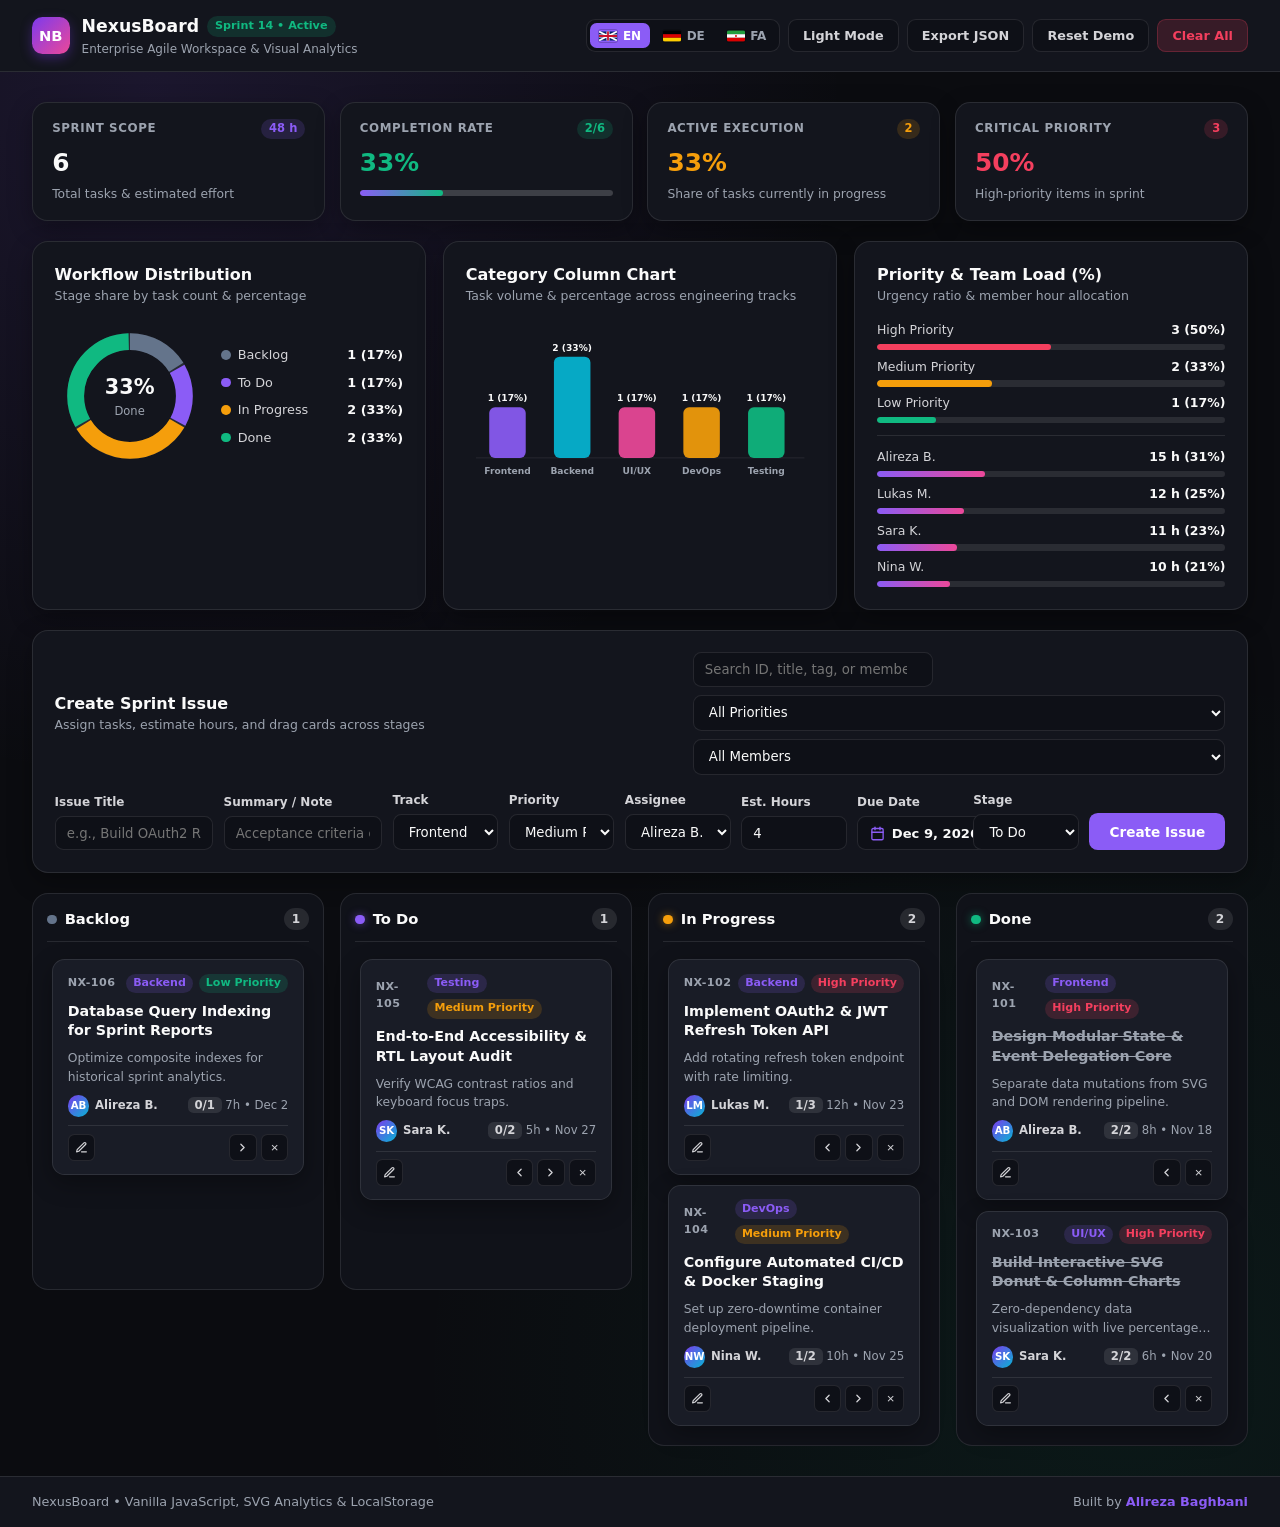
==== commit e0db5462: "Fix README English table and add localized EN/DE/FA Jalali calendar picker" ====
--- a/02-kanban-task-board/index.html
+++ b/02-kanban-task-board/index.html
@@ -6,11 +6,11 @@
     <meta name="author" content="Alireza Baghbani" />
     <meta
       name="description"
-      content="NexusBoard is a trilingual (English, German, Persian) enterprise agile Kanban workspace featuring real-time SVG donut and bar analytics, subtask checklists, drag-and-drop workflow, and LocalStorage persistence."
+      content="NexusBoard is a trilingual (English, German, Persian) enterprise agile Kanban workspace featuring real-time SVG donut and bar analytics, localized Jalali/Gregorian calendar picker, subtask checklists, and LocalStorage persistence."
     />
     <meta
       name="keywords"
-      content="Kanban Board, Agile Sprint Dashboard, Task Management, Vanilla JavaScript, SVG Charts, Trilingual Web App, Alireza Baghbani, مدیریت پروژه, تخته کانبان"
+      content="Kanban Board, Agile Sprint Dashboard, Jalali Calendar JavaScript, SVG Charts, Trilingual Web App, Alireza Baghbani, مدیریت پروژه, تخته کانبان"
     />
     <meta
       name="robots"
@@ -60,7 +60,7 @@
     />
     <meta
       property="og:description"
-      content="Zero-dependency trilingual Kanban board with real-time SVG donut & bar charts, subtask checklists, dark/light themes, and drag-and-drop workflow."
+      content="Zero-dependency trilingual Kanban board with real-time SVG donut & bar charts, native EN/DE/FA Jalali calendar picker, subtask checklists, and dark/light themes."
     />
     <meta
       property="og:url"
@@ -78,7 +78,7 @@
         "operatingSystem": "All",
         "browserRequirements": "Requires JavaScript and HTML5 LocalStorage",
         "inLanguage": ["en", "de", "fa"],
-        "description": "A zero-dependency trilingual Kanban project management board featuring 4 workflow stages, SVG donut and bar charts, subtask checklists, and JSON export.",
+        "description": "A zero-dependency trilingual Kanban project management board featuring 4 workflow stages, SVG donut and bar charts, localized English/German/Persian-Jalali calendar picker, and JSON export.",
         "author": {
           "@type": "Person",
           "name": "Alireza Baghbani",
@@ -93,8 +93,8 @@
     </script>
 
     <title>NexusBoard — Enterprise Agile Kanban &amp; Sprint Analytics</title>
-    <link rel="stylesheet" href="styles.css?v=2" />
-    <script src="app.js?v=2" defer></script>
+    <link rel="stylesheet" href="styles.css?v=3" />
+    <script src="app.js?v=3" defer></script>
   </head>
   <body>
     <header class="topbar">
@@ -293,9 +293,8 @@
         </article>
       </section>
 
-      <!-- Visual Analytics Dashboard (Donut Chart + Vertical Bar Chart + Percentage Breakdown) -->
+      <!-- Visual Analytics Dashboard -->
       <section class="analytics-grid" aria-label="Sprint Visual Analytics">
-        <!-- 1. SVG Donut / Pie Chart -->
         <article class="panel chart-panel">
           <div class="panel-header">
             <h2 data-i18n="chartDonutTitle">Workflow Distribution</h2>
@@ -322,7 +321,6 @@
           </div>
         </article>
 
-        <!-- 2. SVG Vertical Column / Bar Chart -->
         <article class="panel chart-panel">
           <div class="panel-header">
             <h2 data-i18n="chartBarTitle">Category Column Chart</h2>
@@ -340,7 +338,6 @@
           </div>
         </article>
 
-        <!-- 3. Priority & Team Workload Percentage Bars -->
         <article class="panel chart-panel">
           <div class="panel-header">
             <h2 data-i18n="chartPctTitle">Priority &amp; Team Load (%)</h2>
@@ -475,9 +472,38 @@
             />
           </div>
 
-          <div class="field">
-            <label for="task-due" data-i18n="labelDue">Due Date</label>
-            <input type="date" id="task-due" required />
+          <!-- Custom Localized Calendar Trigger (Create Form) -->
+          <div class="field date-field-wrap">
+            <label for="due-trigger-create" data-i18n="labelDue"
+              >Due Date</label
+            >
+            <input type="hidden" id="task-due" />
+            <button
+              type="button"
+              id="due-trigger-create"
+              class="date-trigger-btn"
+              data-calendar-target="task-due"
+              aria-haspopup="dialog"
+            >
+              <svg
+                class="cal-icon"
+                width="15"
+                height="15"
+                viewBox="0 0 24 24"
+                fill="none"
+                stroke="currentColor"
+                stroke-width="2.1"
+                stroke-linecap="round"
+                stroke-linejoin="round"
+                aria-hidden="true"
+              >
+                <rect x="3" y="4" width="18" height="18" rx="2" ry="2"></rect>
+                <line x1="16" y1="2" x2="16" y2="6"></line>
+                <line x1="8" y1="2" x2="8" y2="6"></line>
+                <line x1="3" y1="10" x2="21" y2="10"></line>
+              </svg>
+              <span id="due-display-create" class="date-display-text"></span>
+            </button>
           </div>
 
           <div class="field">
@@ -500,7 +526,6 @@
 
       <!-- Four-Column Enterprise Kanban Board -->
       <section class="board-grid" aria-label="Kanban Workflow Columns">
-        <!-- Column 1: Backlog -->
         <article class="board-column">
           <header class="column-header">
             <div class="column-title-group">
@@ -517,7 +542,6 @@
           ></ul>
         </article>
 
-        <!-- Column 2: To Do -->
         <article class="board-column">
           <header class="column-header">
             <div class="column-title-group">
@@ -534,7 +558,6 @@
           ></ul>
         </article>
 
-        <!-- Column 3: In Progress -->
         <article class="board-column">
           <header class="column-header">
             <div class="column-title-group">
@@ -551,7 +574,6 @@
           ></ul>
         </article>
 
-        <!-- Column 4: Done -->
         <article class="board-column col-done">
           <header class="column-header">
             <div class="column-title-group">
@@ -661,13 +683,41 @@
               <input type="number" id="edit-hours" min="1" max="200" required />
             </div>
 
-            <div class="field">
-              <label for="edit-due" data-i18n="labelDue">Due Date</label>
-              <input type="date" id="edit-due" required />
-            </div>
-          </div>
-
-          <!-- Subtasks Section -->
+            <!-- Custom Localized Calendar Trigger (Edit Modal) -->
+            <div class="field date-field-wrap">
+              <label for="due-trigger-edit" data-i18n="labelDue"
+                >Due Date</label
+              >
+              <input type="hidden" id="edit-due" />
+              <button
+                type="button"
+                id="due-trigger-edit"
+                class="date-trigger-btn"
+                data-calendar-target="edit-due"
+                aria-haspopup="dialog"
+              >
+                <svg
+                  class="cal-icon"
+                  width="15"
+                  height="15"
+                  viewBox="0 0 24 24"
+                  fill="none"
+                  stroke="currentColor"
+                  stroke-width="2.1"
+                  stroke-linecap="round"
+                  stroke-linejoin="round"
+                  aria-hidden="true"
+                >
+                  <rect x="3" y="4" width="18" height="18" rx="2" ry="2"></rect>
+                  <line x1="16" y1="2" x2="16" y2="6"></line>
+                  <line x1="8" y1="2" x2="8" y2="6"></line>
+                  <line x1="3" y1="10" x2="21" y2="10"></line>
+                </svg>
+                <span id="due-display-edit" class="date-display-text"></span>
+              </button>
+            </div>
+          </div>
+
           <div class="subtask-box">
             <div class="subtask-header">
               <span data-i18n="subtasksHeading">Action Checklist</span>
@@ -704,6 +754,76 @@
       </div>
     </dialog>
 
+    <!-- Floating Custom Trilingual Calendar Popover -->
+    <div
+      id="custom-calendar-popover"
+      class="cal-popover"
+      role="dialog"
+      aria-label="Localized Date Picker"
+      hidden
+    >
+      <div class="cal-header">
+        <button
+          type="button"
+          id="cal-prev-month"
+          class="cal-nav-btn"
+          aria-label="Previous month"
+        >
+          <svg
+            class="icon-flip"
+            width="15"
+            height="15"
+            viewBox="0 0 24 24"
+            fill="none"
+            stroke="currentColor"
+            stroke-width="2.4"
+            stroke-linecap="round"
+            stroke-linejoin="round"
+          >
+            <polyline points="15 18 9 12 15 6"></polyline>
+          </svg>
+        </button>
+
+        <div class="cal-title-box">
+          <strong id="cal-month-year" class="cal-month-year"></strong>
+          <span id="cal-system-badge" class="cal-system-badge"></span>
+        </div>
+
+        <button
+          type="button"
+          id="cal-next-month"
+          class="cal-nav-btn"
+          aria-label="Next month"
+        >
+          <svg
+            class="icon-flip"
+            width="15"
+            height="15"
+            viewBox="0 0 24 24"
+            fill="none"
+            stroke="currentColor"
+            stroke-width="2.4"
+            stroke-linecap="round"
+            stroke-linejoin="round"
+          >
+            <polyline points="9 18 15 12 9 6"></polyline>
+          </svg>
+        </button>
+      </div>
+
+      <div id="cal-weekdays" class="cal-weekdays"></div>
+      <div id="cal-days-grid" class="cal-days-grid"></div>
+
+      <div class="cal-footer">
+        <button type="button" id="cal-today-btn" class="cal-footer-btn">
+          Today
+        </button>
+        <button type="button" id="cal-close-btn" class="cal-footer-btn">
+          Close
+        </button>
+      </div>
+    </div>
+
     <footer class="site-footer">
       <div class="footer-inner">
         <span data-i18n="footerTech"
--- a/02-kanban-task-board/styles.css
+++ b/02-kanban-task-board/styles.css
@@ -849,6 +849,7 @@
   color: var(--text-muted);
   display: -webkit-box;
   -webkit-line-clamp: 2;
+  line-clamp: 2;
   -webkit-box-orient: vertical;
   overflow: hidden;
 }
@@ -1110,4 +1111,188 @@
   .donut-layout {
     flex-direction: column;
   }
+}
+
+/* =========================================================
+   CUSTOM TRILINGUAL CALENDAR PICKER (EN / DE / FA-JALALI)
+   ========================================================= */
+.date-trigger-btn {
+  width: 100%;
+  padding: 0.54rem 0.72rem;
+  border-radius: 0.52rem;
+  font-size: 0.82rem;
+  font-weight: 600;
+  font-family: inherit;
+  color: var(--text-primary);
+  background: var(--surface-input);
+  border: 1px solid var(--border-subtle);
+  display: inline-flex;
+  align-items: center;
+  gap: 0.45rem;
+  cursor: pointer;
+  text-align: start;
+  transition:
+    border-color 0.2s ease,
+    background-color 0.2s ease;
+}
+
+.date-trigger-btn:hover,
+.date-trigger-btn:focus-visible {
+  border-color: var(--brand-violet);
+  outline: none;
+}
+
+.cal-icon {
+  color: var(--brand-violet);
+  flex-shrink: 0;
+}
+
+.date-display-text {
+  white-space: nowrap;
+  overflow: hidden;
+  text-overflow: ellipsis;
+}
+
+.cal-popover {
+  position: fixed;
+  z-index: 9999;
+  width: 18.25rem;
+  padding: 0.85rem;
+  border-radius: 0.95rem;
+  background: var(--surface-card);
+  border: 1px solid var(--border-strong);
+  box-shadow: 0 20px 44px rgba(0, 0, 0, 0.55);
+  display: grid;
+  gap: 0.65rem;
+}
+
+.cal-popover[hidden] {
+  display: none;
+}
+
+.cal-header {
+  display: flex;
+  align-items: center;
+  justify-content: space-between;
+  gap: 0.4rem;
+}
+
+.cal-title-box {
+  display: flex;
+  flex-direction: column;
+  align-items: center;
+  text-align: center;
+}
+
+.cal-month-year {
+  font-size: 0.88rem;
+  font-weight: 800;
+  color: var(--text-primary);
+}
+
+.cal-system-badge {
+  font-size: 0.66rem;
+  font-weight: 700;
+  color: var(--brand-violet);
+}
+
+.cal-nav-btn {
+  width: 1.85rem;
+  height: 1.85rem;
+  border-radius: 0.48rem;
+  border: 1px solid var(--border-subtle);
+  background: var(--surface-input);
+  color: var(--text-primary);
+  display: grid;
+  place-items: center;
+  cursor: pointer;
+  transition:
+    border-color 0.18s ease,
+    background-color 0.18s ease;
+}
+
+.cal-nav-btn:hover {
+  border-color: var(--brand-violet);
+  background: var(--brand-violet-soft);
+}
+
+.cal-weekdays,
+.cal-days-grid {
+  display: grid;
+  grid-template-columns: repeat(7, minmax(0, 1fr));
+  gap: 0.22rem;
+  text-align: center;
+}
+
+.cal-weekday {
+  font-size: 0.7rem;
+  font-weight: 700;
+  color: var(--text-muted);
+  padding-block: 0.2rem;
+}
+
+.cal-day-cell {
+  aspect-ratio: 1 / 1;
+  border-radius: 0.48rem;
+  border: 1px solid transparent;
+  background: transparent;
+  color: var(--text-secondary);
+  font-size: 0.78rem;
+  font-weight: 600;
+  font-family: inherit;
+  cursor: pointer;
+  display: grid;
+  place-items: center;
+  transition:
+    background-color 0.16s ease,
+    color 0.16s ease,
+    border-color 0.16s ease;
+}
+
+.cal-day-cell:hover {
+  background: var(--brand-violet-soft);
+  color: var(--text-primary);
+}
+
+.cal-day-cell.is-today {
+  border-color: var(--emerald);
+  color: var(--emerald);
+  font-weight: 800;
+}
+
+.cal-day-cell.is-selected {
+  background: var(--brand-violet);
+  border-color: var(--brand-violet);
+  color: #ffffff;
+  font-weight: 800;
+}
+
+.cal-day-empty {
+  aspect-ratio: 1 / 1;
+}
+
+.cal-footer {
+  display: flex;
+  justify-content: space-between;
+  align-items: center;
+  padding-top: 0.55rem;
+  border-top: 1px solid var(--border-subtle);
+}
+
+.cal-footer-btn {
+  padding: 0.3rem 0.65rem;
+  border-radius: 0.42rem;
+  border: 1px solid var(--border-subtle);
+  background: var(--surface-input);
+  color: var(--text-secondary);
+  font-size: 0.74rem;
+  font-weight: 700;
+  font-family: inherit;
+  cursor: pointer;
+  transition: all 0.18s ease;
+}
+
+.cal-footer-btn:hover {
+  border-color: var(--brand-violet);
+  color: var(--brand-violet);
 }
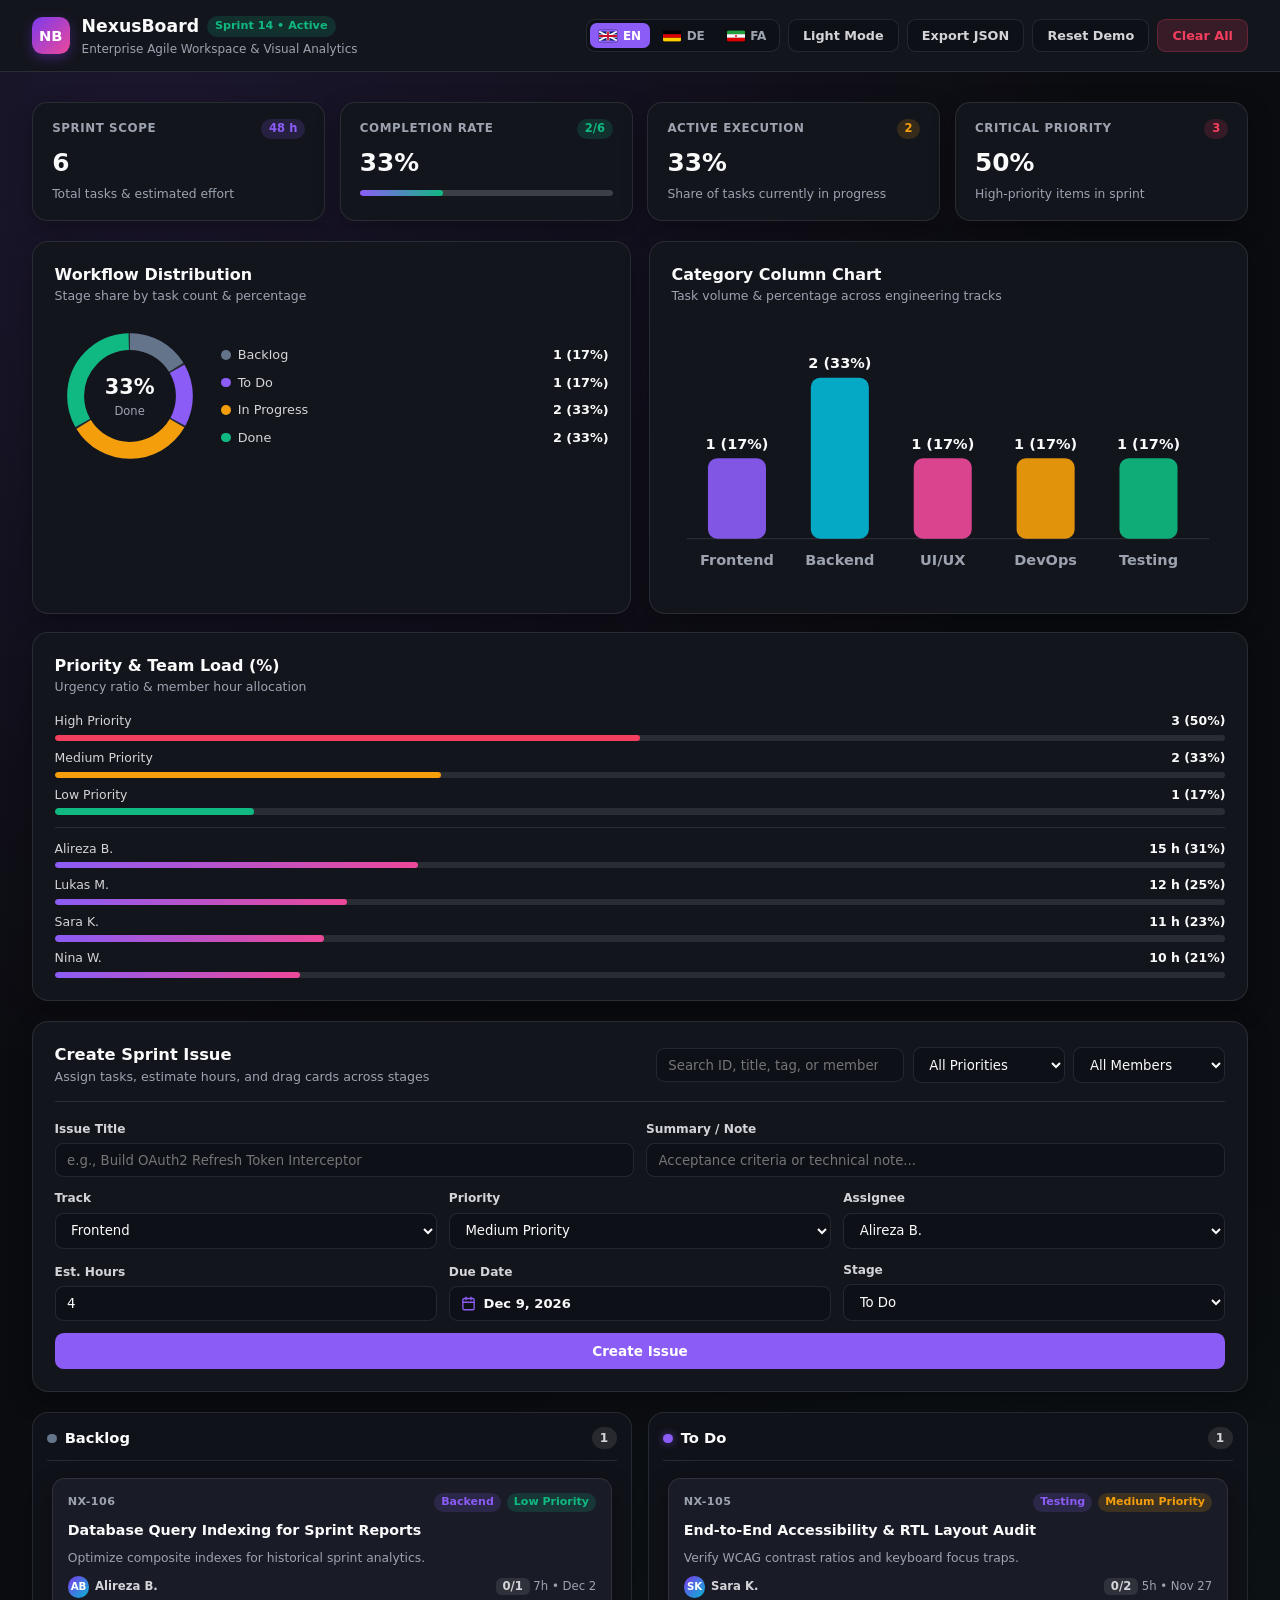
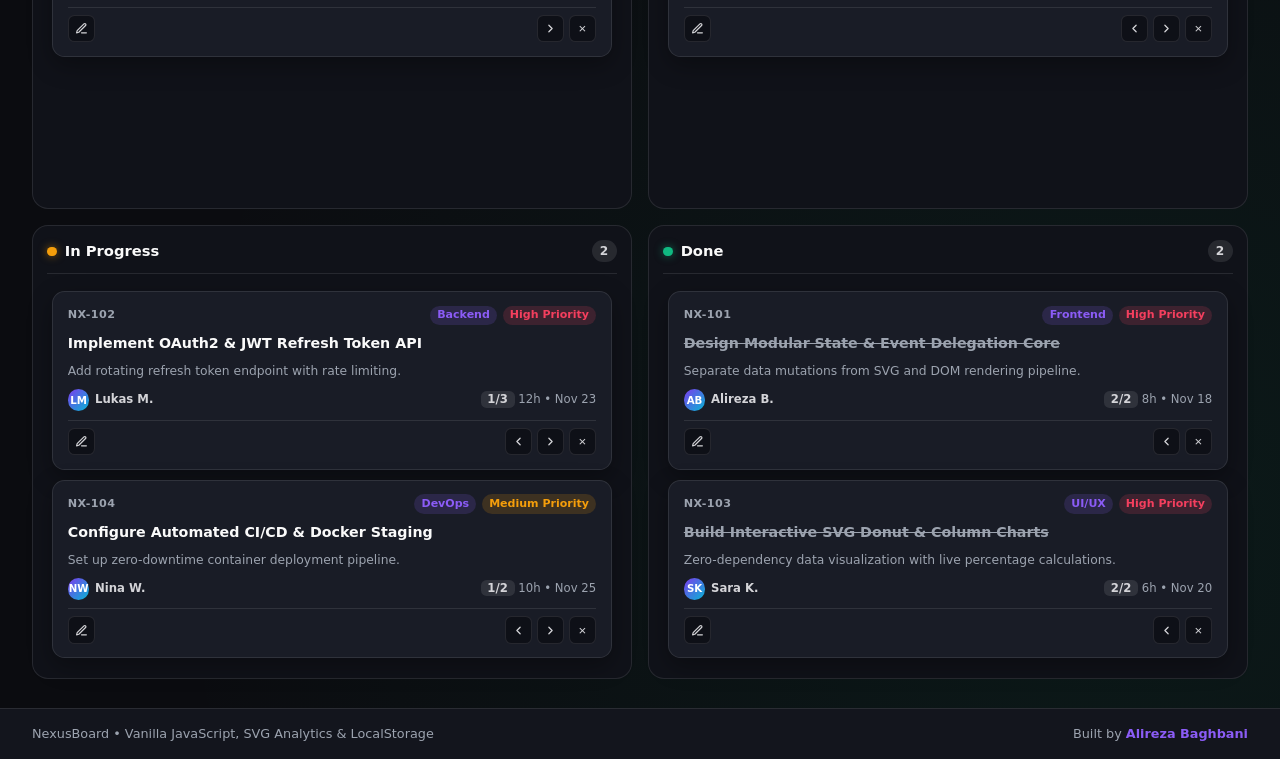
==== commit 1f4353aa: "Add missing header-kpi.css module and push modular CSS architecture" ====
--- a/02-kanban-task-board/index.html
+++ b/02-kanban-task-board/index.html
@@ -93,7 +93,12 @@
     </script>
 
     <title>NexusBoard — Enterprise Agile Kanban &amp; Sprint Analytics</title>
-    <link rel="stylesheet" href="styles.css?v=3" />
+    <link rel="stylesheet" href="css/base.css?v=1" />
+    <link rel="stylesheet" href="css/header-kpi.css?v=1" />
+    <link rel="stylesheet" href="css/analytics.css?v=1" />
+    <link rel="stylesheet" href="css/composer-board.css?v=1" />
+    <link rel="stylesheet" href="css/overlays.css?v=1" />
+    <link rel="stylesheet" href="css/responsive.css?v=1" />
     <script src="app.js?v=3" defer></script>
   </head>
   <body>
--- a/02-kanban-task-board/css/base.css
+++ b/02-kanban-task-board/css/base.css
@@ -0,0 +1,296 @@
+:root,
+html[data-theme="dark"] {
+    --bg-canvas: #0b0c10;
+    --surface-card: #13151d;
+    --surface-column: #101219;
+    --surface-task: #191c26;
+    --surface-task-hover: #212533;
+    --surface-input: #0e1017;
+    --border-subtle: rgba(161, 161, 170, 0.16);
+    --border-strong: rgba(161, 161, 170, 0.32);
+
+    --text-primary: #fafafa;
+    --text-secondary: #d4d4d8;
+    --text-muted: #9ca3af;
+
+    --brand-violet: #8b5cf6;
+    --brand-violet-hover: #7c3aed;
+    --brand-violet-soft: rgba(139, 92, 246, 0.16);
+    --emerald: #10b981;
+    --emerald-soft: rgba(16, 185, 129, 0.16);
+    --amber: #f59e0b;
+    --amber-soft: rgba(245, 158, 11, 0.16);
+    --rose: #f43f5e;
+    --rose-soft: rgba(244, 63, 94, 0.16);
+    --slate-dot: #64748b;
+    --shadow-card: 0 8px 24px rgba(0, 0, 0, 0.32);
+}
+
+html[data-theme="light"] {
+    --bg-canvas: #f3f4f8;
+    --surface-card: #ffffff;
+    --surface-column: #ebedf5;
+    --surface-task: #ffffff;
+    --surface-task-hover: #f8f9fc;
+    --surface-input: #f8fafc;
+    --border-subtle: rgba(15, 23, 42, 0.1);
+    --border-strong: rgba(15, 23, 42, 0.22);
+
+    --text-primary: #0f172a;
+    --text-secondary: #334155;
+    --text-muted: #64748b;
+
+    --brand-violet: #7c3aed;
+    --brand-violet-hover: #6d28d9;
+    --brand-violet-soft: rgba(124, 58, 237, 0.11);
+    --emerald: #059669;
+    --emerald-soft: rgba(5, 150, 105, 0.12);
+    --amber: #d97706;
+    --amber-soft: rgba(217, 119, 6, 0.12);
+    --rose: #e11d48;
+    --rose-soft: rgba(225, 29, 72, 0.11);
+    --slate-dot: #64748b;
+    --shadow-card: 0 4px 16px rgba(15, 23, 42, 0.06);
+}
+
+*,
+*::before,
+*::after {
+    box-sizing: border-box;
+    margin: 0;
+    padding: 0;
+}
+
+.sr-only {
+    position: absolute;
+    width: 1px;
+    height: 1px;
+    overflow: hidden;
+    clip: rect(0 0 0 0);
+    white-space: nowrap;
+}
+
+body {
+    min-height: 100dvh;
+    display: flex;
+    flex-direction: column;
+    font-family:
+        system-ui,
+        -apple-system,
+        "Segoe UI",
+        Roboto,
+        Helvetica,
+        Arial,
+        sans-serif;
+    color: var(--text-secondary);
+    background-color: var(--bg-canvas);
+    background-image:
+        radial-gradient(circle at 12% 6%,
+            rgba(139, 92, 246, 0.13),
+            transparent 38%),
+        radial-gradient(circle at 88% 90%,
+            rgba(16, 185, 129, 0.08),
+            transparent 40%);
+    line-height: 1.5;
+    transition:
+        background-color 0.25s ease,
+        color 0.25s ease;
+}
+
+html[dir="rtl"] body {
+    font-family:
+        "Vazirmatn",
+        "IRANSans",
+        "Segoe UI",
+        Tahoma,
+        system-ui,
+        sans-serif;
+}
+
+html[dir="rtl"] .icon-flip {
+    transform: scaleX(-1);
+}
+
+/* Main App Container & Panels */
+.app-shell {
+    flex: 1;
+    width: min(100%, 88rem);
+    margin-inline: auto;
+    padding: clamp(1.15rem, 2.5vw, 1.85rem) clamp(1rem, 2.5vw, 2rem);
+    display: grid;
+    gap: 1.25rem;
+}
+
+.panel {
+    padding: clamp(1rem, 2vw, 1.35rem);
+    background: var(--surface-card);
+    border: 1px solid var(--border-subtle);
+    border-radius: 1rem;
+    box-shadow: var(--shadow-card);
+}
+
+.panel-header {
+    margin-bottom: 0.95rem;
+}
+
+.panel-header h2 {
+    font-size: 1rem;
+    font-weight: 700;
+    color: var(--text-primary);
+}
+
+.panel-header p {
+    font-size: 0.78rem;
+    color: var(--text-muted);
+}
+
+/* Shared Buttons */
+.btn {
+    padding: 0.48rem 0.88rem;
+    border-radius: 0.55rem;
+    font-size: 0.8rem;
+    font-weight: 600;
+    font-family: inherit;
+    cursor: pointer;
+    border: 1px solid transparent;
+    transition: all 0.18s ease;
+}
+
+.btn:active {
+    transform: scale(0.98);
+}
+
+.btn-primary {
+    padding: 0.58rem 1.25rem;
+    font-size: 0.85rem;
+    color: #ffffff;
+    background: var(--brand-violet);
+    white-space: nowrap;
+}
+
+.btn-primary:hover {
+    background: var(--brand-violet-hover);
+}
+
+.btn-ghost {
+    color: var(--text-secondary);
+    background: var(--surface-input);
+    border-color: var(--border-subtle);
+}
+
+.btn-ghost:hover {
+    border-color: var(--border-strong);
+    color: var(--text-primary);
+}
+
+.btn-danger-ghost {
+    color: var(--rose);
+    background: var(--rose-soft);
+    border-color: rgba(244, 63, 94, 0.25);
+}
+
+.btn-danger-ghost:hover {
+    filter: brightness(1.08);
+}
+
+.icon-btn {
+    width: 1.72rem;
+    height: 1.72rem;
+    border-radius: 0.4rem;
+    border: 1px solid var(--border-subtle);
+    background: var(--surface-input);
+    color: var(--text-secondary);
+    cursor: pointer;
+    display: grid;
+    place-items: center;
+    transition: all 0.18s ease;
+}
+
+.icon-btn:hover {
+    border-color: var(--brand-violet);
+    color: var(--brand-violet);
+}
+
+.icon-btn-delete:hover {
+    border-color: var(--rose);
+    color: var(--rose);
+    background: var(--rose-soft);
+}
+
+/* Base Form Controls */
+.field {
+    display: grid;
+    gap: 0.32rem;
+}
+
+.field label {
+    font-size: 0.76rem;
+    font-weight: 600;
+    color: var(--text-secondary);
+}
+
+input[type="text"],
+input[type="number"],
+input[type="date"],
+input[type="search"],
+select,
+textarea {
+    width: 100%;
+    padding: 0.54rem 0.72rem;
+    border-radius: 0.52rem;
+    font-size: 0.83rem;
+    font-family: inherit;
+    color: var(--text-primary);
+    background: var(--surface-input);
+    border: 1px solid var(--border-subtle);
+    outline: none;
+    transition: border-color 0.2s ease;
+}
+
+input:focus,
+select:focus,
+textarea:focus {
+    border-color: var(--brand-violet);
+}
+
+/* Semantic Status Colors */
+.text-emerald {
+    color: var(--emerald);
+}
+
+.text-amber {
+    color: var(--amber);
+}
+
+.text-rose {
+    color: var(--rose);
+}
+
+/* Footer */
+.site-footer {
+    border-top: 1px solid var(--border-subtle);
+    background: var(--surface-card);
+    margin-top: auto;
+}
+
+.footer-inner {
+    width: min(100%, 88rem);
+    margin-inline: auto;
+    padding: 0.95rem clamp(1rem, 2.5vw, 2rem);
+    display: flex;
+    flex-wrap: wrap;
+    justify-content: space-between;
+    gap: 0.5rem;
+    font-size: 0.8rem;
+    color: var(--text-muted);
+}
+
+.footer-inner a {
+    color: var(--brand-violet);
+    font-weight: 700;
+    text-decoration: none;
+}
+
+.footer-inner a:hover {
+    text-decoration: underline;
+}
--- a/02-kanban-task-board/css/header-kpi.css
+++ b/02-kanban-task-board/css/header-kpi.css
@@ -0,0 +1,210 @@
+/* Topbar & Brand */
+.topbar {
+    background: var(--surface-card);
+    border-bottom: 1px solid var(--border-subtle);
+    position: sticky;
+    top: 0;
+    z-index: 25;
+}
+
+.topbar-inner {
+    width: min(100%, 88rem);
+    margin-inline: auto;
+    padding: 0.85rem clamp(1rem, 2.5vw, 2rem);
+    display: flex;
+    flex-wrap: wrap;
+    justify-content: space-between;
+    align-items: center;
+    gap: 0.75rem;
+}
+
+.brand {
+    display: flex;
+    align-items: center;
+    gap: 0.75rem;
+}
+
+.brand-logo {
+    width: 2.35rem;
+    height: 2.35rem;
+    border-radius: 0.65rem;
+    display: grid;
+    place-items: center;
+    font-weight: 800;
+    font-size: 0.92rem;
+    color: #ffffff;
+    background: linear-gradient(135deg, #7c3aed, #ec4899);
+    box-shadow: 0 4px 12px rgba(124, 58, 237, 0.35);
+}
+
+.brand-title-row {
+    display: flex;
+    align-items: center;
+    gap: 0.5rem;
+}
+
+.brand-name {
+    font-size: 1.08rem;
+    font-weight: 800;
+    color: var(--text-primary);
+}
+
+.sprint-pill {
+    font-size: 0.7rem;
+    font-weight: 700;
+    padding: 0.12rem 0.5rem;
+    border-radius: 999px;
+    background: var(--emerald-soft);
+    color: var(--emerald);
+}
+
+.brand-sub {
+    display: block;
+    font-size: 0.75rem;
+    color: var(--text-muted);
+}
+
+.topbar-actions {
+    display: flex;
+    flex-wrap: wrap;
+    align-items: center;
+    gap: 0.5rem;
+}
+
+/* Language Switcher */
+.lang-switcher {
+    display: inline-flex;
+    padding: 0.2rem;
+    background: var(--surface-input);
+    border: 1px solid var(--border-subtle);
+    border-radius: 0.58rem;
+    gap: 0.2rem;
+}
+
+.lang-btn {
+    display: inline-flex;
+    align-items: center;
+    gap: 0.36rem;
+    padding: 0.32rem 0.58rem;
+    border: none;
+    border-radius: 0.42rem;
+    background: transparent;
+    color: var(--text-muted);
+    font-size: 0.75rem;
+    font-weight: 700;
+    font-family: inherit;
+    cursor: pointer;
+    transition: all 0.2s ease;
+}
+
+.lang-btn:hover {
+    color: var(--text-primary);
+}
+
+.lang-btn.active {
+    background: var(--brand-violet);
+    color: #ffffff;
+}
+
+.flag-icon {
+    display: block;
+    border-radius: 2px;
+    box-shadow: 0 0 0 1px rgba(0, 0, 0, 0.2);
+}
+
+/* Sprint KPI Strip */
+.kpi-strip {
+    display: grid;
+    grid-template-columns: repeat(4, minmax(0, 1fr));
+    gap: 0.9rem;
+}
+
+.kpi-card {
+    padding: 1rem 1.2rem;
+    background: var(--surface-card);
+    border: 1px solid var(--border-subtle);
+    border-radius: 0.95rem;
+    box-shadow: var(--shadow-card);
+    display: flex;
+    flex-direction: column;
+    gap: 0.28rem;
+}
+
+.kpi-top-row {
+    display: flex;
+    justify-content: space-between;
+    align-items: center;
+    gap: 0.5rem;
+}
+
+.kpi-label {
+    font-size: 0.74rem;
+    font-weight: 700;
+    text-transform: uppercase;
+    letter-spacing: 0.05em;
+    color: var(--text-muted);
+}
+
+.kpi-chip {
+    font-size: 0.72rem;
+    font-weight: 700;
+    padding: 0.1rem 0.48rem;
+    border-radius: 999px;
+}
+
+.chip-violet {
+    background: var(--brand-violet-soft);
+    color: var(--brand-violet);
+}
+
+.chip-emerald {
+    background: var(--emerald-soft);
+    color: var(--emerald);
+}
+
+.chip-amber {
+    background: var(--amber-soft);
+    color: var(--amber);
+}
+
+.chip-rose {
+    background: var(--rose-soft);
+    color: var(--rose);
+}
+
+.kpi-value {
+    font-size: 1.55rem;
+    font-weight: 800;
+    font-variant-numeric: tabular-nums;
+    color: var(--text-primary);
+}
+
+.kpi-meta {
+    font-size: 0.77rem;
+    color: var(--text-muted);
+}
+
+.sprint-progress {
+    width: 100%;
+    height: 0.42rem;
+    margin-top: 0.28rem;
+    border: none;
+    border-radius: 999px;
+    overflow: hidden;
+    background-color: var(--border-subtle);
+}
+
+.sprint-progress::-webkit-progress-bar {
+    background-color: var(--border-subtle);
+    border-radius: 999px;
+}
+
+.sprint-progress::-webkit-progress-value {
+    background: linear-gradient(90deg, var(--brand-violet), var(--emerald));
+    border-radius: 999px;
+}
+
+.sprint-progress::-moz-progress-bar {
+    background: linear-gradient(90deg, var(--brand-violet), var(--emerald));
+    border-radius: 999px;
+}
--- a/02-kanban-task-board/css/analytics.css
+++ b/02-kanban-task-board/css/analytics.css
@@ -0,0 +1,195 @@
+/* Visual Analytics Grid */
+.analytics-grid {
+    display: grid;
+    grid-template-columns: repeat(3, minmax(0, 1fr));
+    gap: 1.1rem;
+}
+
+/* 1. Donut Chart */
+.donut-layout {
+    display: flex;
+    align-items: center;
+    justify-content: space-between;
+    gap: 1rem;
+}
+
+.donut-wrapper {
+    position: relative;
+    width: 150px;
+    height: 150px;
+    flex-shrink: 0;
+    display: grid;
+    place-items: center;
+}
+
+.donut-wrapper svg {
+    width: 100%;
+    height: 100%;
+    transform: rotate(-90deg);
+}
+
+.donut-center {
+    position: absolute;
+    inset: 0;
+    display: flex;
+    flex-direction: column;
+    align-items: center;
+    justify-content: center;
+    pointer-events: none;
+}
+
+.donut-center strong {
+    font-size: 1.3rem;
+    font-weight: 800;
+    color: var(--text-primary);
+}
+
+.donut-center span {
+    font-size: 0.72rem;
+    color: var(--text-muted);
+}
+
+.chart-legend {
+    list-style: none;
+    flex: 1;
+    display: grid;
+    gap: 0.52rem;
+}
+
+.legend-item {
+    display: flex;
+    justify-content: space-between;
+    align-items: center;
+    font-size: 0.8rem;
+    gap: 0.4rem;
+}
+
+.legend-left {
+    display: flex;
+    align-items: center;
+    gap: 0.45rem;
+    color: var(--text-secondary);
+}
+
+.legend-swatch {
+    width: 0.62rem;
+    height: 0.62rem;
+    border-radius: 50%;
+    flex-shrink: 0;
+}
+
+.swatch-backlog {
+    background: #64748b;
+}
+
+.swatch-todo {
+    background: #8b5cf6;
+}
+
+.swatch-progress {
+    background: #f59e0b;
+}
+
+.swatch-done {
+    background: #10b981;
+}
+
+.legend-val {
+    font-weight: 700;
+    font-variant-numeric: tabular-nums;
+    color: var(--text-primary);
+}
+
+/* 2. Vertical Column Bar Chart */
+.bar-chart-wrapper {
+    width: 100%;
+    overflow: hidden;
+}
+
+.bar-chart-wrapper svg {
+    width: 100%;
+    height: auto;
+    display: block;
+}
+
+.bar-axis-line {
+    stroke: var(--border-subtle);
+    stroke-width: 1;
+}
+
+.bar-label-top {
+    fill: var(--text-primary);
+    font-size: 11px;
+    font-weight: 700;
+}
+
+.bar-label-bottom {
+    fill: var(--text-muted);
+    font-size: 11px;
+    font-weight: 600;
+}
+
+/* 3. Priority & Workload Percentage Bars */
+.pct-stack {
+    display: grid;
+    gap: 0.75rem;
+}
+
+.metric-group {
+    display: grid;
+    gap: 0.48rem;
+}
+
+.divider-line {
+    height: 1px;
+    background: var(--border-subtle);
+}
+
+.pct-row {
+    display: grid;
+    gap: 0.24rem;
+}
+
+.pct-row-meta {
+    display: flex;
+    justify-content: space-between;
+    font-size: 0.78rem;
+}
+
+.pct-row-meta span {
+    color: var(--text-secondary);
+}
+
+.pct-row-meta strong {
+    color: var(--text-primary);
+    font-variant-numeric: tabular-nums;
+}
+
+.pct-track {
+    height: 0.4rem;
+    border-radius: 999px;
+    background: var(--border-subtle);
+    overflow: hidden;
+}
+
+.pct-fill {
+    height: 100%;
+    border-radius: 999px;
+    transition: width 0.3s ease;
+}
+
+.fill-high {
+    background: var(--rose);
+}
+
+.fill-medium {
+    background: var(--amber);
+}
+
+.fill-low {
+    background: var(--emerald);
+}
+
+.fill-member {
+    background: linear-gradient(90deg, var(--brand-violet), #ec4899);
+}
--- a/02-kanban-task-board/css/composer-board.css
+++ b/02-kanban-task-board/css/composer-board.css
@@ -0,0 +1,333 @@
+/* Composer Header & Filter Toolbar */
+.composer-top {
+    display: flex;
+    flex-wrap: wrap;
+    justify-content: space-between;
+    align-items: center;
+    gap: 1rem;
+    margin-bottom: 1.1rem;
+    padding-bottom: 0.9rem;
+    border-bottom: 1px solid var(--border-subtle);
+}
+
+.composer-top h2 {
+    font-size: 1.02rem;
+    font-weight: 700;
+    color: var(--text-primary);
+}
+
+.composer-top p {
+    font-size: 0.79rem;
+    color: var(--text-muted);
+}
+
+.filter-controls {
+    display: flex;
+    flex-wrap: wrap;
+    align-items: center;
+    gap: 0.55rem;
+}
+
+.filter-controls input[type="search"] {
+    width: 15.5rem;
+}
+
+.filter-controls select {
+    width: auto;
+    min-width: 9.5rem;
+}
+
+/* Swap Composer Title & Filters cleanly in Persian (RTL) */
+html[dir="rtl"] .composer-top {
+    flex-direction: row-reverse;
+}
+
+html[dir="rtl"] .composer-top>div:first-child {
+    text-align: end;
+}
+
+/* 12-Column Clean Task Creation Form */
+.task-form {
+    display: grid;
+    grid-template-columns: repeat(12, minmax(0, 1fr));
+    align-items: end;
+    gap: 0.75rem;
+}
+
+.field-title {
+    grid-column: span 6;
+}
+
+.field-desc {
+    grid-column: span 6;
+}
+
+.task-form>.field:nth-child(3),
+.task-form>.field:nth-child(4),
+.task-form>.field:nth-child(5),
+.task-form>.date-field-wrap,
+.task-form>.field:nth-child(8) {
+    grid-column: span 2;
+}
+
+.field-small {
+    grid-column: span 1;
+}
+
+.task-form>button[type="submit"] {
+    grid-column: span 1;
+    width: 100%;
+}
+
+/* Four-Column Kanban Board */
+.board-grid {
+    display: grid;
+    grid-template-columns: repeat(4, minmax(0, 1fr));
+    gap: 1rem;
+    align-items: start;
+}
+
+.board-column {
+    background: var(--surface-column);
+    border: 1px solid var(--border-subtle);
+    border-radius: 1rem;
+    padding: 0.9rem;
+    display: flex;
+    flex-direction: column;
+    gap: 0.8rem;
+}
+
+.column-header {
+    display: flex;
+    justify-content: space-between;
+    align-items: center;
+    padding-bottom: 0.65rem;
+    border-bottom: 1px solid var(--border-subtle);
+}
+
+.column-title-group {
+    display: flex;
+    align-items: center;
+    gap: 0.5rem;
+}
+
+.column-title-group h2 {
+    font-size: 0.92rem;
+    font-weight: 700;
+    color: var(--text-primary);
+}
+
+.status-dot {
+    width: 0.58rem;
+    height: 0.58rem;
+    border-radius: 50%;
+}
+
+.dot-backlog {
+    background: var(--slate-dot);
+}
+
+.dot-todo {
+    background: var(--brand-violet);
+    box-shadow: 0 0 8px rgba(139, 92, 246, 0.55);
+}
+
+.dot-progress {
+    background: var(--amber);
+    box-shadow: 0 0 8px rgba(245, 158, 11, 0.55);
+}
+
+.dot-done {
+    background: var(--emerald);
+    box-shadow: 0 0 8px rgba(16, 185, 129, 0.55);
+}
+
+.column-count {
+    font-size: 0.76rem;
+    font-weight: 700;
+    color: var(--text-secondary);
+    background: var(--border-subtle);
+    padding: 0.12rem 0.52rem;
+    border-radius: 999px;
+}
+
+.column-dropzone {
+    list-style: none;
+    min-height: 20rem;
+    display: flex;
+    flex-direction: column;
+    gap: 0.65rem;
+    padding: 0.25rem;
+    border-radius: 0.72rem;
+    border: 1.5px dashed transparent;
+    transition: all 0.2s ease;
+}
+
+.column-dropzone.is-drag-over {
+    background: var(--brand-violet-soft);
+    border-color: var(--brand-violet);
+}
+
+/* Enterprise Task Cards */
+.task-card {
+    background: var(--surface-task);
+    border: 1px solid var(--border-subtle);
+    border-radius: 0.78rem;
+    padding: 0.82rem 0.9rem;
+    box-shadow: var(--shadow-card);
+    display: grid;
+    gap: 0.55rem;
+    cursor: grab;
+    transition:
+        transform 0.15s ease,
+        border-color 0.2s ease,
+        background-color 0.2s ease;
+}
+
+.task-card:hover {
+    background: var(--surface-task-hover);
+    border-color: var(--border-strong);
+}
+
+.task-card:active {
+    cursor: grabbing;
+}
+
+.task-card.is-dragging {
+    opacity: 0.45;
+    transform: scale(0.98);
+}
+
+.task-card-top {
+    display: flex;
+    justify-content: space-between;
+    align-items: center;
+    gap: 0.4rem;
+}
+
+.ticket-code {
+    font-size: 0.7rem;
+    font-weight: 800;
+    letter-spacing: 0.04em;
+    color: var(--text-muted);
+}
+
+.task-badges {
+    display: flex;
+    flex-wrap: wrap;
+    gap: 0.35rem;
+}
+
+.tag-badge {
+    font-size: 0.69rem;
+    font-weight: 700;
+    padding: 0.1rem 0.45rem;
+    border-radius: 999px;
+    background: var(--brand-violet-soft);
+    color: var(--brand-violet);
+}
+
+.priority-badge {
+    font-size: 0.69rem;
+    font-weight: 700;
+    padding: 0.1rem 0.45rem;
+    border-radius: 999px;
+}
+
+.priority-high {
+    background: var(--rose-soft);
+    color: var(--rose);
+}
+
+.priority-medium {
+    background: var(--amber-soft);
+    color: var(--amber);
+}
+
+.priority-low {
+    background: var(--emerald-soft);
+    color: var(--emerald);
+}
+
+.task-title {
+    font-size: 0.89rem;
+    font-weight: 700;
+    color: var(--text-primary);
+    line-height: 1.35;
+}
+
+.col-done .task-title {
+    text-decoration: line-through;
+    color: var(--text-muted);
+}
+
+.task-desc-snippet {
+    font-size: 0.77rem;
+    color: var(--text-muted);
+    display: -webkit-box;
+    -webkit-line-clamp: 2;
+    line-clamp: 2;
+    -webkit-box-orient: vertical;
+    overflow: hidden;
+}
+
+.task-meta-strip {
+    display: flex;
+    flex-wrap: wrap;
+    align-items: center;
+    justify-content: space-between;
+    gap: 0.4rem;
+    font-size: 0.73rem;
+    color: var(--text-muted);
+}
+
+.assignee-pill {
+    display: inline-flex;
+    align-items: center;
+    gap: 0.35rem;
+    font-weight: 600;
+    color: var(--text-secondary);
+}
+
+.avatar-circle {
+    width: 1.35rem;
+    height: 1.35rem;
+    border-radius: 50%;
+    background: linear-gradient(135deg, #7c3aed, #06b6d4);
+    color: #ffffff;
+    font-size: 0.64rem;
+    font-weight: 800;
+    display: grid;
+    place-items: center;
+}
+
+.subtask-chip {
+    font-weight: 700;
+    padding: 0.08rem 0.42rem;
+    border-radius: 0.35rem;
+    background: var(--border-subtle);
+    color: var(--text-secondary);
+}
+
+.task-card-footer {
+    display: flex;
+    justify-content: space-between;
+    align-items: center;
+    padding-top: 0.45rem;
+    border-top: 1px solid var(--border-subtle);
+}
+
+.card-actions {
+    display: inline-flex;
+    align-items: center;
+    gap: 0.28rem;
+}
+
+.empty-column {
+    text-align: center;
+    padding: 2.2rem 0.7rem;
+    border: 1px dashed var(--border-subtle);
+    border-radius: 0.72rem;
+    font-size: 0.78rem;
+    color: var(--text-muted);
+}
--- a/02-kanban-task-board/css/overlays.css
+++ b/02-kanban-task-board/css/overlays.css
@@ -0,0 +1,277 @@
+/* Task Inspection & Edit Modal */
+.task-modal {
+    margin: auto;
+    padding: 0;
+    border: 1px solid var(--border-strong);
+    border-radius: 1rem;
+    background: var(--surface-card);
+    color: var(--text-secondary);
+    width: min(94vw, 36rem);
+    box-shadow: 0 24px 48px rgba(0, 0, 0, 0.45);
+}
+
+.task-modal::backdrop {
+    background: rgba(0, 0, 0, 0.65);
+    backdrop-filter: blur(4px);
+}
+
+.modal-header {
+    padding: 1rem 1.25rem;
+    border-bottom: 1px solid var(--border-subtle);
+    display: flex;
+    justify-content: space-between;
+    align-items: center;
+}
+
+.modal-header h2 {
+    font-size: 1.02rem;
+    color: var(--text-primary);
+}
+
+.modal-body {
+    padding: 1.15rem 1.25rem;
+    display: grid;
+    gap: 0.85rem;
+}
+
+.modal-grid {
+    display: grid;
+    grid-template-columns: repeat(2, minmax(0, 1fr));
+    gap: 0.75rem;
+}
+
+.subtask-box {
+    padding: 0.85rem;
+    border-radius: 0.75rem;
+    background: var(--surface-input);
+    border: 1px solid var(--border-subtle);
+    display: grid;
+    gap: 0.65rem;
+}
+
+.subtask-header {
+    display: flex;
+    justify-content: space-between;
+    align-items: center;
+    font-size: 0.82rem;
+    font-weight: 700;
+    color: var(--text-primary);
+}
+
+.subtask-list {
+    list-style: none;
+    display: grid;
+    gap: 0.42rem;
+}
+
+.subtask-item {
+    display: flex;
+    align-items: center;
+    gap: 0.5rem;
+    font-size: 0.82rem;
+}
+
+.subtask-item input[type="checkbox"] {
+    accent-color: var(--brand-violet);
+    width: 1rem;
+    height: 1rem;
+    cursor: pointer;
+}
+
+.subtask-item.is-checked span {
+    text-decoration: line-through;
+    color: var(--text-muted);
+}
+
+.subtask-add-row {
+    display: flex;
+    gap: 0.45rem;
+}
+
+.modal-footer {
+    display: flex;
+    justify-content: flex-end;
+    padding-top: 0.35rem;
+}
+
+/* Custom Trilingual Calendar Picker */
+.date-trigger-btn {
+    width: 100%;
+    padding: 0.54rem 0.72rem;
+    border-radius: 0.52rem;
+    font-size: 0.82rem;
+    font-weight: 600;
+    font-family: inherit;
+    color: var(--text-primary);
+    background: var(--surface-input);
+    border: 1px solid var(--border-subtle);
+    display: inline-flex;
+    align-items: center;
+    gap: 0.45rem;
+    cursor: pointer;
+    text-align: start;
+    transition:
+        border-color 0.2s ease,
+        background-color 0.2s ease;
+}
+
+.date-trigger-btn:hover,
+.date-trigger-btn:focus-visible {
+    border-color: var(--brand-violet);
+    outline: none;
+}
+
+.cal-icon {
+    color: var(--brand-violet);
+    flex-shrink: 0;
+}
+
+.date-display-text {
+    white-space: nowrap;
+    overflow: hidden;
+    text-overflow: ellipsis;
+}
+
+.cal-popover {
+    position: fixed;
+    z-index: 9999;
+    width: 18.25rem;
+    padding: 0.85rem;
+    border-radius: 0.95rem;
+    background: var(--surface-card);
+    border: 1px solid var(--border-strong);
+    box-shadow: 0 20px 44px rgba(0, 0, 0, 0.55);
+    display: grid;
+    gap: 0.65rem;
+}
+
+.cal-popover[hidden] {
+    display: none;
+}
+
+.cal-header {
+    display: flex;
+    align-items: center;
+    justify-content: space-between;
+    gap: 0.4rem;
+}
+
+.cal-title-box {
+    display: flex;
+    flex-direction: column;
+    align-items: center;
+    text-align: center;
+}
+
+.cal-month-year {
+    font-size: 0.88rem;
+    font-weight: 800;
+    color: var(--text-primary);
+}
+
+.cal-system-badge {
+    font-size: 0.66rem;
+    font-weight: 700;
+    color: var(--brand-violet);
+}
+
+.cal-nav-btn {
+    width: 1.85rem;
+    height: 1.85rem;
+    border-radius: 0.48rem;
+    border: 1px solid var(--border-subtle);
+    background: var(--surface-input);
+    color: var(--text-primary);
+    display: grid;
+    place-items: center;
+    cursor: pointer;
+    transition:
+        border-color 0.18s ease,
+        background-color 0.18s ease;
+}
+
+.cal-nav-btn:hover {
+    border-color: var(--brand-violet);
+    background: var(--brand-violet-soft);
+}
+
+.cal-weekdays,
+.cal-days-grid {
+    display: grid;
+    grid-template-columns: repeat(7, minmax(0, 1fr));
+    gap: 0.22rem;
+    text-align: center;
+}
+
+.cal-weekday {
+    font-size: 0.7rem;
+    font-weight: 700;
+    color: var(--text-muted);
+    padding-block: 0.2rem;
+}
+
+.cal-day-cell {
+    aspect-ratio: 1 / 1;
+    border-radius: 0.48rem;
+    border: 1px solid transparent;
+    background: transparent;
+    color: var(--text-secondary);
+    font-size: 0.78rem;
+    font-weight: 600;
+    font-family: inherit;
+    cursor: pointer;
+    display: grid;
+    place-items: center;
+    transition:
+        background-color 0.16s ease,
+        color 0.16s ease,
+        border-color 0.16s ease;
+}
+
+.cal-day-cell:hover {
+    background: var(--brand-violet-soft);
+    color: var(--text-primary);
+}
+
+.cal-day-cell.is-today {
+    border-color: var(--emerald);
+    color: var(--emerald);
+    font-weight: 800;
+}
+
+.cal-day-cell.is-selected {
+    background: var(--brand-violet);
+    border-color: var(--brand-violet);
+    color: #ffffff;
+    font-weight: 800;
+}
+
+.cal-day-empty {
+    aspect-ratio: 1 / 1;
+}
+
+.cal-footer {
+    display: flex;
+    justify-content: space-between;
+    align-items: center;
+    padding-top: 0.55rem;
+    border-top: 1px solid var(--border-subtle);
+}
+
+.cal-footer-btn {
+    padding: 0.3rem 0.65rem;
+    border-radius: 0.42rem;
+    border: 1px solid var(--border-subtle);
+    background: var(--surface-input);
+    color: var(--text-secondary);
+    font-size: 0.74rem;
+    font-weight: 700;
+    font-family: inherit;
+    cursor: pointer;
+    transition: all 0.18s ease;
+}
+
+.cal-footer-btn:hover {
+    border-color: var(--brand-violet);
+    color: var(--brand-violet);
+}
--- a/02-kanban-task-board/css/responsive.css
+++ b/02-kanban-task-board/css/responsive.css
@@ -0,0 +1,220 @@
+/* ==========================================================================
+   MASTER SEQUENTIAL RESPONSIVE SYSTEM (1280px -> 1024px -> 768px -> 576px -> 400px)
+   Covers: 1. Topbar  2. KPIs  3. Analytics  4. Composer & Filters  5. Board  6. Overlays
+   ========================================================================== */
+
+/* --------------------------------------------------------------------------
+   STAGE 1: Small Desktop / Large Tablet (max-width: 1280px)
+   -------------------------------------------------------------------------- */
+@media (max-width: 1280px) {
+
+    /* 3. Analytics */
+    .analytics-grid {
+        grid-template-columns: repeat(2, minmax(0, 1fr));
+    }
+
+    .analytics-grid>.chart-panel:last-child {
+        grid-column: span 2;
+    }
+
+    /* 4. Composer Form */
+    .task-form {
+        grid-template-columns: repeat(6, minmax(0, 1fr));
+    }
+
+    .field-title,
+    .field-desc {
+        grid-column: span 3;
+    }
+
+    .task-form>.field:nth-child(3),
+    .task-form>.field:nth-child(4),
+    .task-form>.field:nth-child(5),
+    .field-small,
+    .task-form>.date-field-wrap,
+    .task-form>.field:nth-child(8) {
+        grid-column: span 2;
+    }
+
+    .task-form>button[type="submit"] {
+        grid-column: span 6;
+    }
+
+    /* 5. Kanban Board */
+    .board-grid {
+        grid-template-columns: repeat(2, minmax(0, 1fr));
+    }
+}
+
+/* --------------------------------------------------------------------------
+   STAGE 2: Tablet Landscape (max-width: 1024px)
+   -------------------------------------------------------------------------- */
+@media (max-width: 1024px) {
+
+    /* 1. Topbar */
+    .topbar-inner {
+        flex-direction: column;
+        align-items: stretch;
+    }
+
+    .topbar-actions {
+        justify-content: flex-start;
+    }
+
+    /* 2. KPIs */
+    .kpi-strip {
+        grid-template-columns: repeat(2, minmax(0, 1fr));
+    }
+
+    /* 3. Analytics */
+    .analytics-grid {
+        grid-template-columns: 1fr;
+    }
+
+    .analytics-grid>.chart-panel:last-child {
+        grid-column: span 1;
+    }
+
+    /* 4. Composer Header & RTL Alignment */
+    .composer-top,
+    html[dir="rtl"] .composer-top {
+        flex-direction: column;
+        align-items: stretch;
+    }
+
+    html[dir="rtl"] .composer-top>div:first-child {
+        text-align: start;
+    }
+
+    .filter-controls {
+        width: 100%;
+    }
+
+    .filter-controls input[type="search"] {
+        flex: 1 1 14rem;
+    }
+}
+
+/* --------------------------------------------------------------------------
+   STAGE 3: Tablet Portrait (max-width: 768px)
+   -------------------------------------------------------------------------- */
+@media (max-width: 768px) {
+
+    /* 4. Composer Form */
+    .task-form {
+        grid-template-columns: repeat(2, minmax(0, 1fr));
+    }
+
+    .field-title,
+    .field-desc,
+    .task-form>button[type="submit"] {
+        grid-column: span 2;
+    }
+
+    .task-form>.field:nth-child(3),
+    .task-form>.field:nth-child(4),
+    .task-form>.field:nth-child(5),
+    .field-small,
+    .task-form>.date-field-wrap,
+    .task-form>.field:nth-child(8) {
+        grid-column: span 1;
+    }
+
+    /* 5. Kanban Board */
+    .board-grid {
+        grid-template-columns: 1fr;
+    }
+
+    .column-dropzone {
+        min-height: 10rem;
+    }
+}
+
+/* --------------------------------------------------------------------------
+   STAGE 4: Mobile Large (max-width: 576px)
+   -------------------------------------------------------------------------- */
+@media (max-width: 576px) {
+
+    /* 1. Topbar */
+    .topbar-actions {
+        gap: 0.4rem;
+    }
+
+    .topbar-actions .btn {
+        flex: 1 1 auto;
+        text-align: center;
+    }
+
+    /* 2. KPIs */
+    .kpi-strip {
+        grid-template-columns: 1fr;
+    }
+
+    /* 3. Analytics */
+    .donut-layout {
+        flex-direction: column;
+        align-items: stretch;
+    }
+
+    .donut-wrapper {
+        margin-inline: auto;
+    }
+
+    /* 4. Composer & Filters */
+    .filter-controls,
+    .filter-controls input[type="search"],
+    .filter-controls select {
+        width: 100%;
+    }
+
+    .task-form {
+        grid-template-columns: 1fr;
+    }
+
+    .field-title,
+    .field-desc,
+    .task-form>.field:nth-child(3),
+    .task-form>.field:nth-child(4),
+    .task-form>.field:nth-child(5),
+    .field-small,
+    .task-form>.date-field-wrap,
+    .task-form>.field:nth-child(8),
+    .task-form>button[type="submit"] {
+        grid-column: span 1;
+    }
+
+    /* 6. Modal & Footer */
+    .modal-grid {
+        grid-template-columns: 1fr;
+    }
+
+    .footer-inner {
+        flex-direction: column;
+        text-align: center;
+    }
+}
+
+/* --------------------------------------------------------------------------
+   STAGE 5: Mobile Compact (max-width: 400px)
+   -------------------------------------------------------------------------- */
+@media (max-width: 400px) {
+    .app-shell {
+        padding-inline: 0.75rem;
+        gap: 1rem;
+    }
+
+    .panel,
+    .board-column {
+        padding: 0.85rem;
+    }
+
+    .lang-btn {
+        padding: 0.28rem 0.45rem;
+        font-size: 0.72rem;
+    }
+
+    .cal-popover {
+        width: calc(100vw - 1.5rem);
+        left: 0.75rem !important;
+    }
+}
